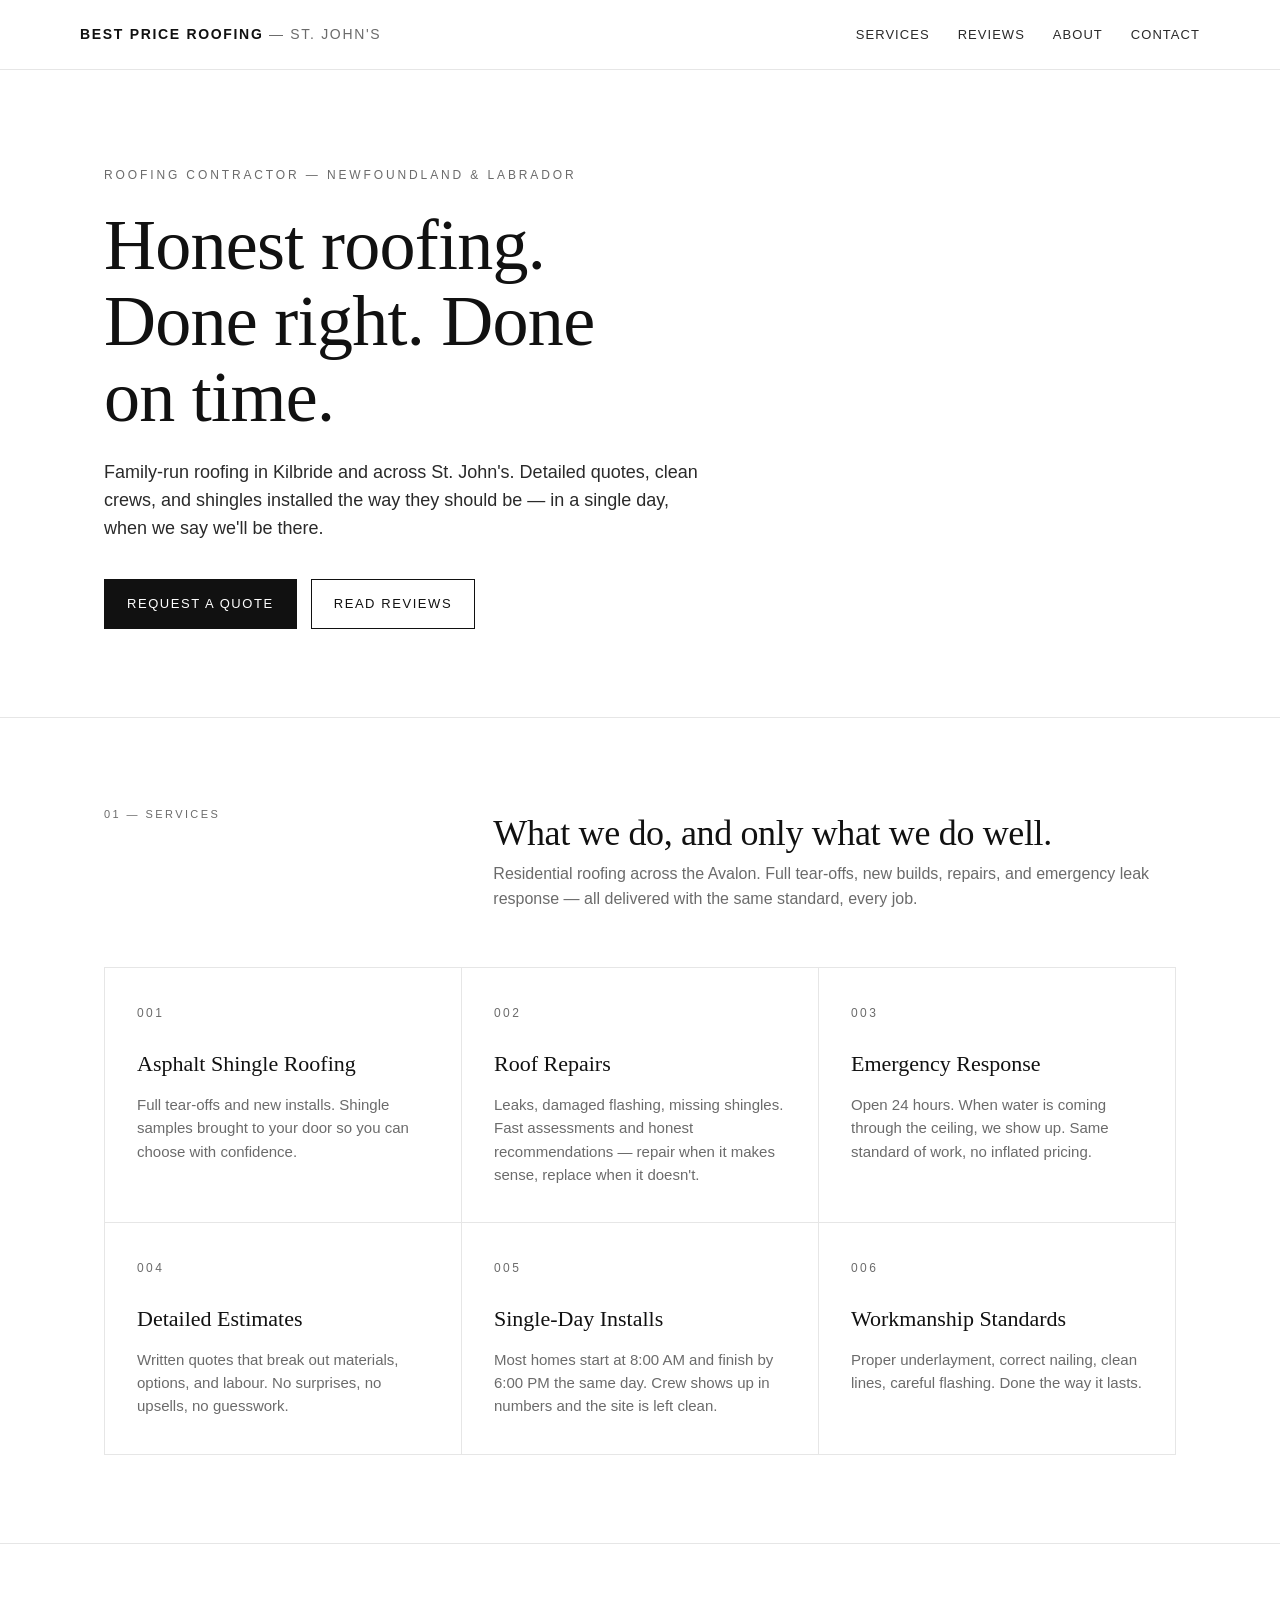
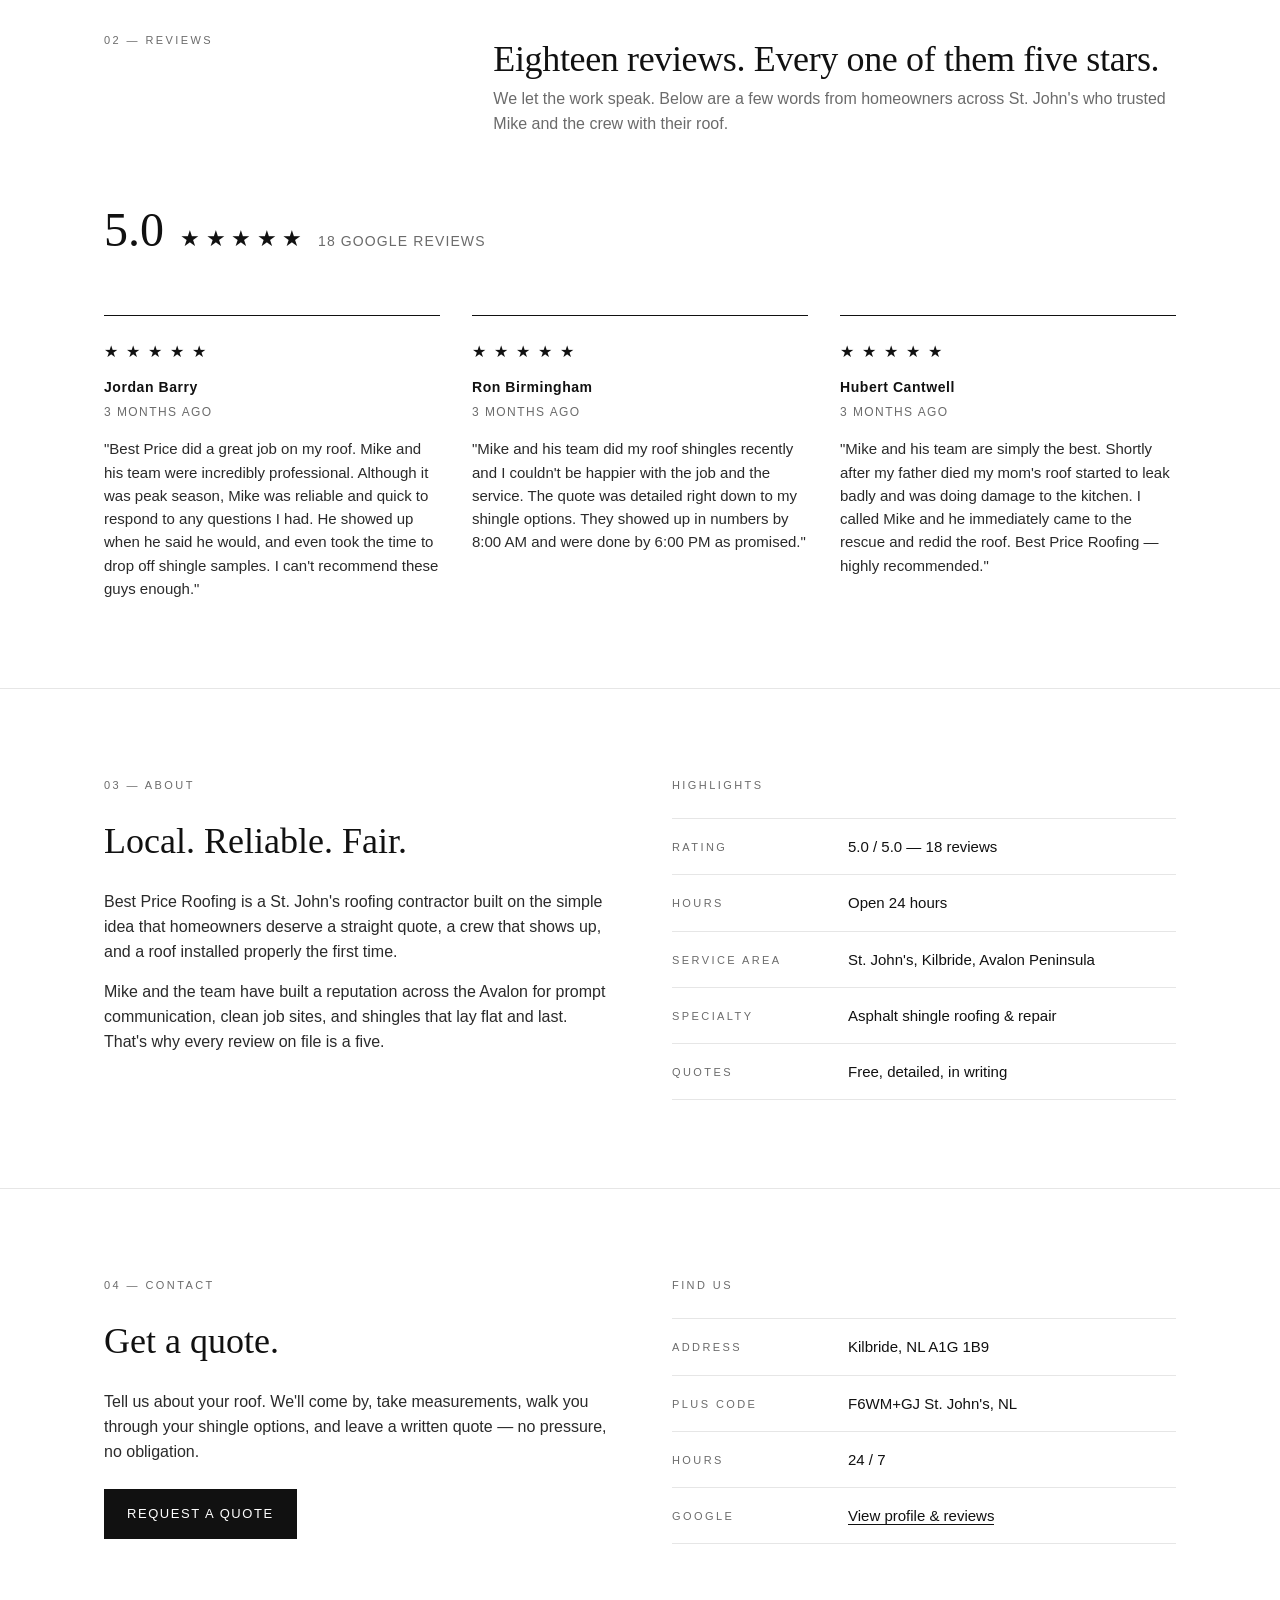
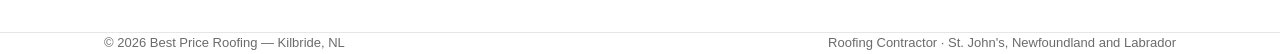
==== best-price-roofing.html @ 0440a220 "Add professional black-and-white site for Best Price Roofing" ====
<!doctype html>
<html lang="en">
<head>
<meta charset="utf-8" />
<meta name="viewport" content="width=device-width, initial-scale=1" />
<title>Best Price Roofing — St. John's, NL</title>
<meta name="description" content="Best Price Roofing — professional roofing contractor serving St. John's and the Avalon Peninsula. 5.0 stars, 18 reviews. Open 24 hours." />
<style>
  :root {
    --ink: #111;
    --ink-2: #2a2a2a;
    --muted: #6b6b6b;
    --line: #e6e6e6;
    --bg: #fafafa;
    --paper: #ffffff;
    --max: 1120px;
  }
  *, *::before, *::after { box-sizing: border-box; }
  html, body { margin: 0; padding: 0; }
  body {
    font-family: "Helvetica Neue", Helvetica, Arial, "Inter", system-ui, -apple-system, sans-serif;
    color: var(--ink);
    background: var(--paper);
    line-height: 1.55;
    -webkit-font-smoothing: antialiased;
    text-rendering: optimizeLegibility;
  }
  a { color: var(--ink); text-decoration: none; border-bottom: 1px solid var(--ink); }
  a:hover { opacity: .7; }
  img { max-width: 100%; display: block; }
  .wrap { max-width: var(--max); margin: 0 auto; padding: 0 24px; }

  /* Header */
  header {
    border-bottom: 1px solid var(--line);
    background: var(--paper);
    position: sticky; top: 0; z-index: 10;
  }
  .nav {
    display: flex; align-items: center; justify-content: space-between;
    padding: 22px 0;
  }
  .brand {
    font-weight: 700;
    letter-spacing: .12em;
    text-transform: uppercase;
    font-size: 14px;
    border: none;
  }
  .brand span { font-weight: 400; color: var(--muted); }
  nav ul { display: flex; gap: 28px; list-style: none; margin: 0; padding: 0; }
  nav a {
    font-size: 13px;
    letter-spacing: .08em;
    text-transform: uppercase;
    border: none;
    color: var(--ink-2);
  }
  nav a:hover { color: #000; opacity: 1; border-bottom: 1px solid #000; }

  /* Hero */
  .hero {
    border-bottom: 1px solid var(--line);
    padding: 96px 0 88px;
  }
  .eyebrow {
    font-size: 12px;
    letter-spacing: .24em;
    text-transform: uppercase;
    color: var(--muted);
    margin-bottom: 24px;
  }
  h1 {
    font-family: Georgia, "Times New Roman", serif;
    font-weight: 400;
    font-size: clamp(40px, 6vw, 72px);
    line-height: 1.05;
    letter-spacing: -.01em;
    margin: 0 0 24px;
    max-width: 14ch;
  }
  .lede {
    font-size: 18px;
    color: var(--ink-2);
    max-width: 60ch;
    margin: 0 0 36px;
  }
  .actions { display: flex; gap: 14px; flex-wrap: wrap; }
  .btn {
    display: inline-block;
    padding: 14px 22px;
    border: 1px solid var(--ink);
    font-size: 13px;
    letter-spacing: .12em;
    text-transform: uppercase;
    background: var(--ink);
    color: #fff;
  }
  .btn.ghost { background: transparent; color: var(--ink); }
  .btn:hover { opacity: .85; }

  /* Sections */
  section { padding: 88px 0; border-bottom: 1px solid var(--line); }
  .section-head {
    display: grid;
    grid-template-columns: 1fr 2fr;
    gap: 48px;
    margin-bottom: 56px;
  }
  .section-head h2 {
    font-family: Georgia, serif;
    font-weight: 400;
    font-size: 36px;
    margin: 0;
    letter-spacing: -.01em;
  }
  .section-head p { margin: 0; color: var(--muted); font-size: 16px; }
  .label {
    font-size: 11px;
    letter-spacing: .22em;
    text-transform: uppercase;
    color: var(--muted);
  }

  /* Services */
  .services {
    display: grid;
    grid-template-columns: repeat(3, 1fr);
    gap: 1px;
    background: var(--line);
    border: 1px solid var(--line);
  }
  .service {
    background: var(--paper);
    padding: 36px 32px;
  }
  .service h3 {
    font-family: Georgia, serif;
    font-weight: 400;
    font-size: 22px;
    margin: 24px 0 12px;
  }
  .service p { color: var(--muted); margin: 0; font-size: 15px; }
  .service .num {
    font-size: 12px;
    letter-spacing: .2em;
    color: var(--muted);
  }

  /* Reviews */
  .stars {
    display: inline-flex; gap: 4px; align-items: center;
    font-family: Georgia, serif; font-size: 22px;
  }
  .rating-row {
    display: flex; align-items: baseline; gap: 16px;
    margin-bottom: 8px;
  }
  .rating-row .score { font-family: Georgia, serif; font-size: 48px; }
  .rating-row .count { color: var(--muted); font-size: 14px; letter-spacing: .08em; text-transform: uppercase; }

  .reviews {
    display: grid;
    grid-template-columns: repeat(3, 1fr);
    gap: 32px;
  }
  .review {
    border-top: 1px solid var(--ink);
    padding-top: 24px;
  }
  .review .who {
    font-weight: 600;
    font-size: 14px;
    letter-spacing: .04em;
    margin-bottom: 4px;
  }
  .review .when {
    font-size: 12px;
    color: var(--muted);
    text-transform: uppercase;
    letter-spacing: .12em;
    margin-bottom: 16px;
  }
  .review p {
    margin: 0;
    font-size: 15px;
    color: var(--ink-2);
  }
  .review .quote-stars {
    font-family: Georgia, serif;
    font-size: 16px;
    letter-spacing: 2px;
    margin-bottom: 12px;
  }

  /* About / Contact split */
  .split {
    display: grid;
    grid-template-columns: 1fr 1fr;
    gap: 64px;
    align-items: start;
  }
  .split h2 {
    font-family: Georgia, serif;
    font-weight: 400;
    font-size: 36px;
    margin: 0 0 20px;
  }
  .split p { color: var(--ink-2); font-size: 16px; }
  .meta {
    list-style: none; padding: 0; margin: 24px 0 0;
    border-top: 1px solid var(--line);
  }
  .meta li {
    display: grid;
    grid-template-columns: 160px 1fr;
    gap: 16px;
    padding: 16px 0;
    border-bottom: 1px solid var(--line);
    font-size: 15px;
  }
  .meta li span:first-child {
    font-size: 11px;
    letter-spacing: .22em;
    text-transform: uppercase;
    color: var(--muted);
    padding-top: 4px;
  }

  /* Footer */
  footer {
    padding: 48px 0;
    color: var(--muted);
    font-size: 13px;
    display: flex;
    justify-content: space-between;
    flex-wrap: wrap;
    gap: 12px;
  }
  footer a { color: var(--muted); border-color: var(--muted); }

  /* Responsive */
  @media (max-width: 860px) {
    nav ul { display: none; }
    .section-head { grid-template-columns: 1fr; gap: 16px; margin-bottom: 40px; }
    .services { grid-template-columns: 1fr; }
    .reviews { grid-template-columns: 1fr; }
    .split { grid-template-columns: 1fr; gap: 40px; }
    .meta li { grid-template-columns: 1fr; gap: 4px; }
    section { padding: 64px 0; }
    .hero { padding: 64px 0; }
  }
</style>
</head>
<body>

<header>
  <div class="wrap nav">
    <a class="brand" href="#top">Best Price Roofing <span>— St. John's</span></a>
    <nav>
      <ul>
        <li><a href="#services">Services</a></li>
        <li><a href="#reviews">Reviews</a></li>
        <li><a href="#about">About</a></li>
        <li><a href="#contact">Contact</a></li>
      </ul>
    </nav>
  </div>
</header>

<main id="top">

  <section class="hero">
    <div class="wrap">
      <div class="eyebrow">Roofing Contractor — Newfoundland & Labrador</div>
      <h1>Honest roofing. Done right. Done on time.</h1>
      <p class="lede">Family-run roofing in Kilbride and across St. John's. Detailed quotes, clean crews, and shingles installed the way they should be — in a single day, when we say we'll be there.</p>
      <div class="actions">
        <a class="btn" href="#contact">Request a Quote</a>
        <a class="btn ghost" href="#reviews">Read Reviews</a>
      </div>
    </div>
  </section>

  <section id="services">
    <div class="wrap">
      <div class="section-head">
        <div class="label">01 — Services</div>
        <div>
          <h2>What we do, and only what we do well.</h2>
          <p>Residential roofing across the Avalon. Full tear-offs, new builds, repairs, and emergency leak response — all delivered with the same standard, every job.</p>
        </div>
      </div>
      <div class="services">
        <div class="service">
          <div class="num">001</div>
          <h3>Asphalt Shingle Roofing</h3>
          <p>Full tear-offs and new installs. Shingle samples brought to your door so you can choose with confidence.</p>
        </div>
        <div class="service">
          <div class="num">002</div>
          <h3>Roof Repairs</h3>
          <p>Leaks, damaged flashing, missing shingles. Fast assessments and honest recommendations — repair when it makes sense, replace when it doesn't.</p>
        </div>
        <div class="service">
          <div class="num">003</div>
          <h3>Emergency Response</h3>
          <p>Open 24 hours. When water is coming through the ceiling, we show up. Same standard of work, no inflated pricing.</p>
        </div>
        <div class="service">
          <div class="num">004</div>
          <h3>Detailed Estimates</h3>
          <p>Written quotes that break out materials, options, and labour. No surprises, no upsells, no guesswork.</p>
        </div>
        <div class="service">
          <div class="num">005</div>
          <h3>Single-Day Installs</h3>
          <p>Most homes start at 8:00 AM and finish by 6:00 PM the same day. Crew shows up in numbers and the site is left clean.</p>
        </div>
        <div class="service">
          <div class="num">006</div>
          <h3>Workmanship Standards</h3>
          <p>Proper underlayment, correct nailing, clean lines, careful flashing. Done the way it lasts.</p>
        </div>
      </div>
    </div>
  </section>

  <section id="reviews">
    <div class="wrap">
      <div class="section-head">
        <div class="label">02 — Reviews</div>
        <div>
          <h2>Eighteen reviews. Every one of them five stars.</h2>
          <p>We let the work speak. Below are a few words from homeowners across St. John's who trusted Mike and the crew with their roof.</p>
        </div>
      </div>

      <div class="rating-row">
        <span class="score">5.0</span>
        <span class="stars">★ ★ ★ ★ ★</span>
        <span class="count">18 Google Reviews</span>
      </div>

      <div class="reviews" style="margin-top:48px;">
        <article class="review">
          <div class="quote-stars">★ ★ ★ ★ ★</div>
          <div class="who">Jordan Barry</div>
          <div class="when">3 months ago</div>
          <p>"Best Price did a great job on my roof. Mike and his team were incredibly professional. Although it was peak season, Mike was reliable and quick to respond to any questions I had. He showed up when he said he would, and even took the time to drop off shingle samples. I can't recommend these guys enough."</p>
        </article>
        <article class="review">
          <div class="quote-stars">★ ★ ★ ★ ★</div>
          <div class="who">Ron Birmingham</div>
          <div class="when">3 months ago</div>
          <p>"Mike and his team did my roof shingles recently and I couldn't be happier with the job and the service. The quote was detailed right down to my shingle options. They showed up in numbers by 8:00 AM and were done by 6:00 PM as promised."</p>
        </article>
        <article class="review">
          <div class="quote-stars">★ ★ ★ ★ ★</div>
          <div class="who">Hubert Cantwell</div>
          <div class="when">3 months ago</div>
          <p>"Mike and his team are simply the best. Shortly after my father died my mom's roof started to leak badly and was doing damage to the kitchen. I called Mike and he immediately came to the rescue and redid the roof. Best Price Roofing — highly recommended."</p>
        </article>
      </div>
    </div>
  </section>

  <section id="about">
    <div class="wrap split">
      <div>
        <div class="label" style="margin-bottom:20px;">03 — About</div>
        <h2>Local. Reliable. Fair.</h2>
        <p>Best Price Roofing is a St. John's roofing contractor built on the simple idea that homeowners deserve a straight quote, a crew that shows up, and a roof installed properly the first time.</p>
        <p>Mike and the team have built a reputation across the Avalon for prompt communication, clean job sites, and shingles that lay flat and last. That's why every review on file is a five.</p>
      </div>
      <div>
        <div class="label" style="margin-bottom:20px;">Highlights</div>
        <ul class="meta">
          <li><span>Rating</span><span>5.0 / 5.0 — 18 reviews</span></li>
          <li><span>Hours</span><span>Open 24 hours</span></li>
          <li><span>Service Area</span><span>St. John's, Kilbride, Avalon Peninsula</span></li>
          <li><span>Specialty</span><span>Asphalt shingle roofing & repair</span></li>
          <li><span>Quotes</span><span>Free, detailed, in writing</span></li>
        </ul>
      </div>
    </div>
  </section>

  <section id="contact">
    <div class="wrap split">
      <div>
        <div class="label" style="margin-bottom:20px;">04 — Contact</div>
        <h2>Get a quote.</h2>
        <p>Tell us about your roof. We'll come by, take measurements, walk you through your shingle options, and leave a written quote — no pressure, no obligation.</p>
        <div class="actions" style="margin-top:24px;">
          <a class="btn" href="#contact">Request a Quote</a>
        </div>
      </div>
      <div>
        <div class="label" style="margin-bottom:20px;">Find Us</div>
        <ul class="meta">
          <li><span>Address</span><span>Kilbride, NL A1G 1B9</span></li>
          <li><span>Plus Code</span><span>F6WM+GJ St. John's, NL</span></li>
          <li><span>Hours</span><span>24 / 7</span></li>
          <li><span>Google</span><span><a href="#">View profile & reviews</a></span></li>
        </ul>
      </div>
    </div>
  </section>

</main>

<footer class="wrap">
  <div>© <span id="y"></span> Best Price Roofing — Kilbride, NL</div>
  <div>Roofing Contractor · St. John's, Newfoundland and Labrador</div>
</footer>

<script>document.getElementById('y').textContent = new Date().getFullYear();</script>

</body>
</html>
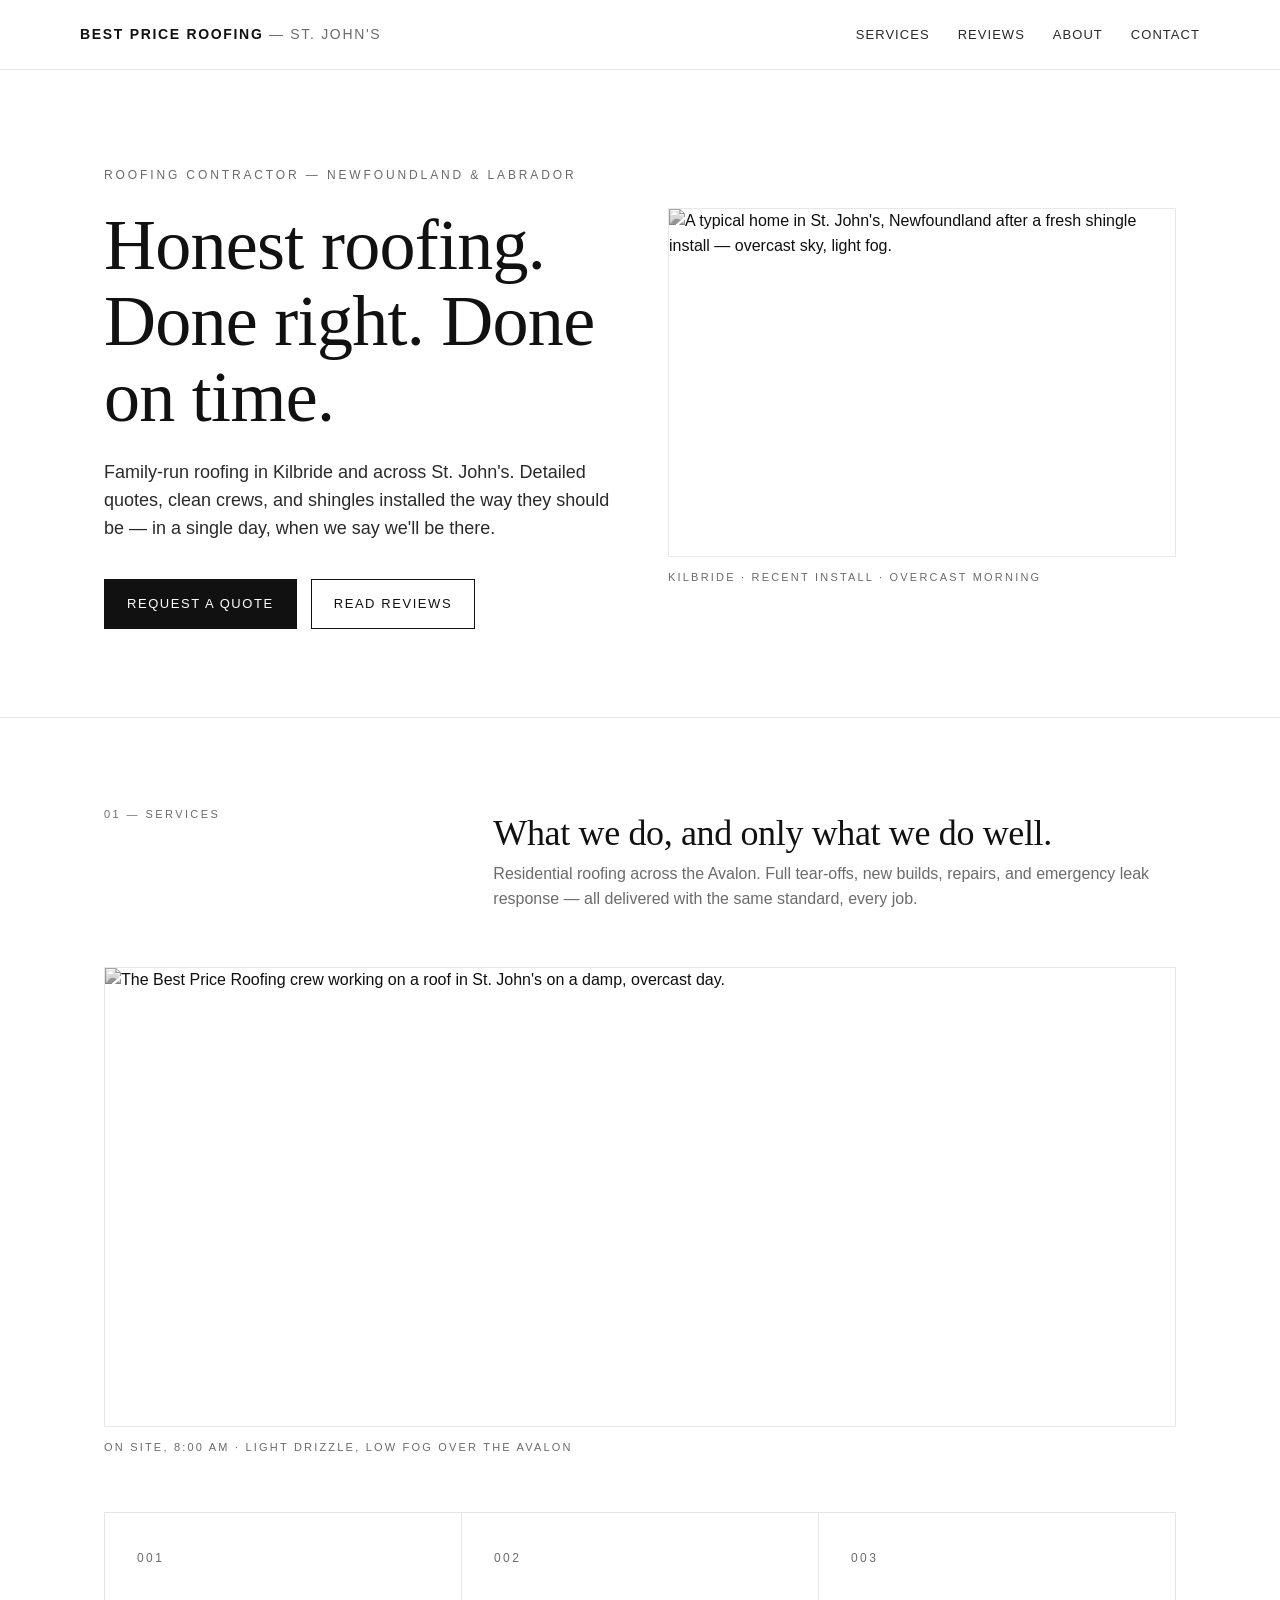
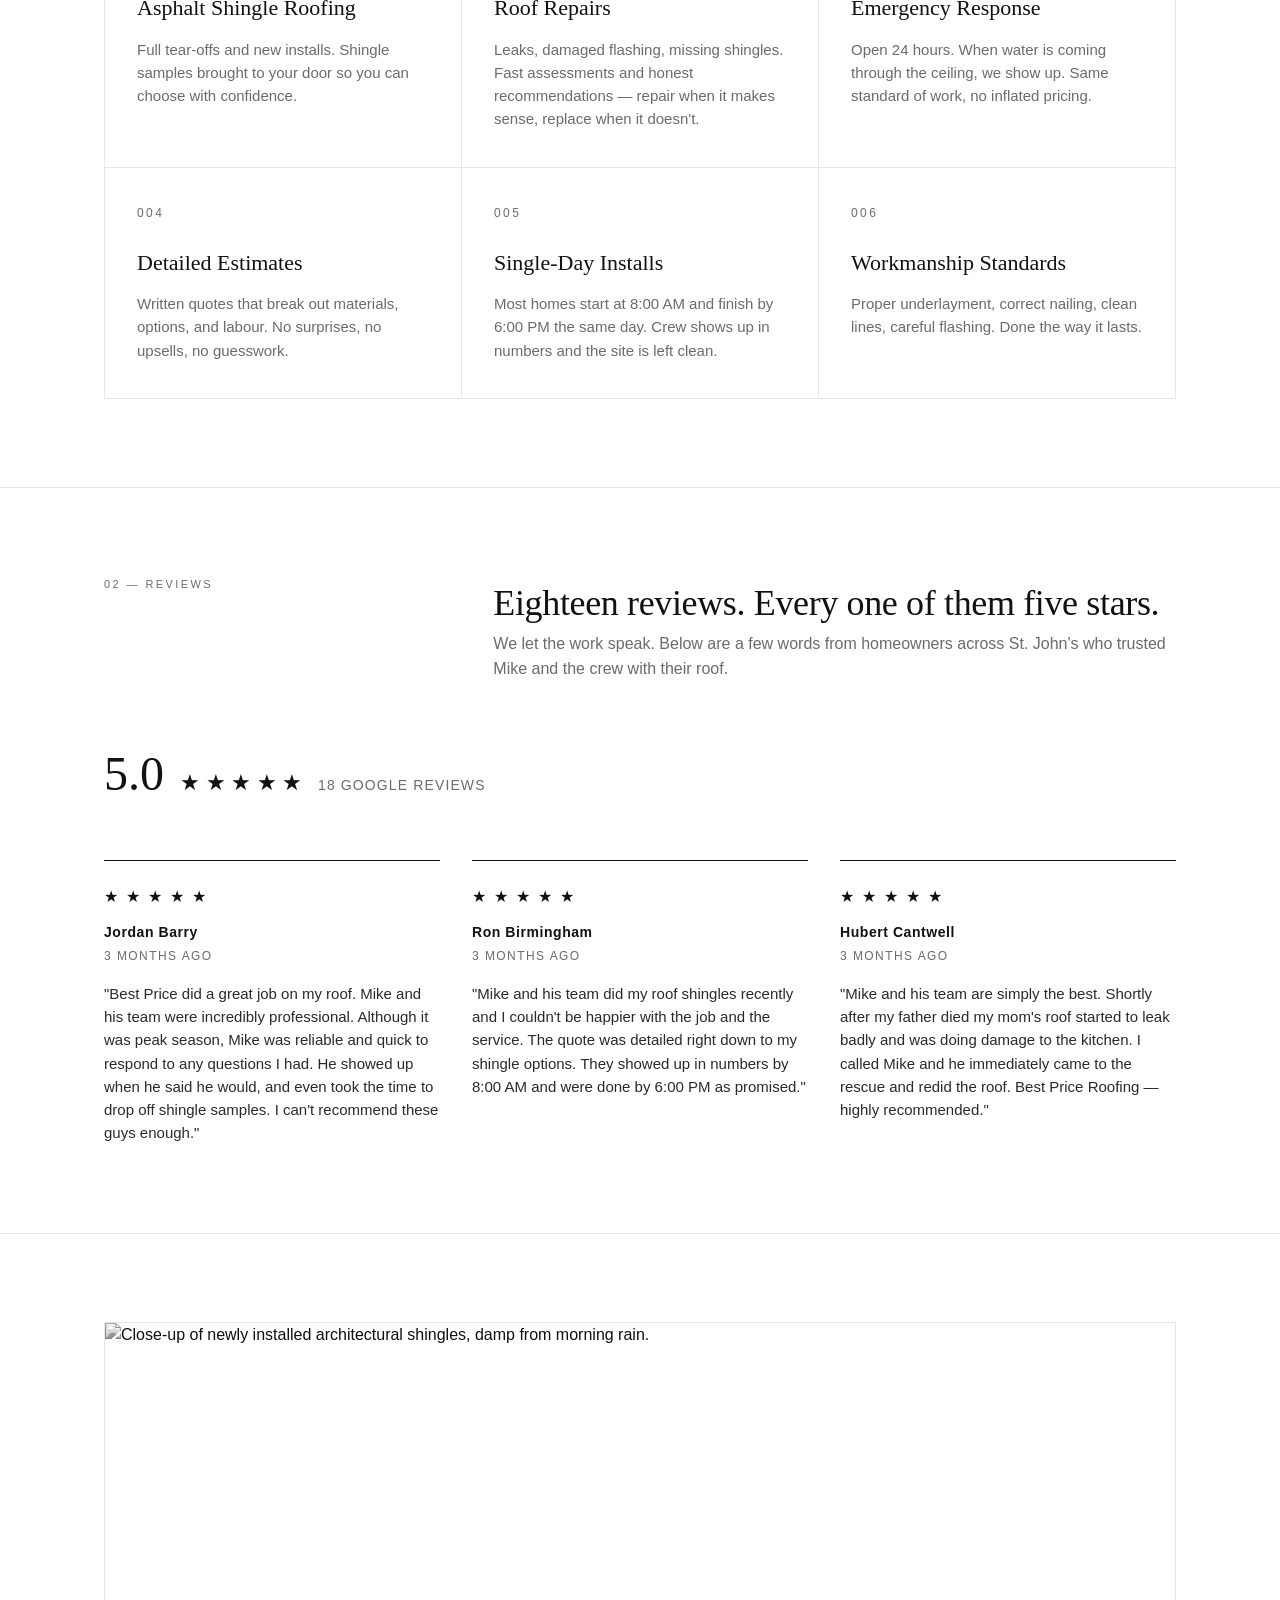
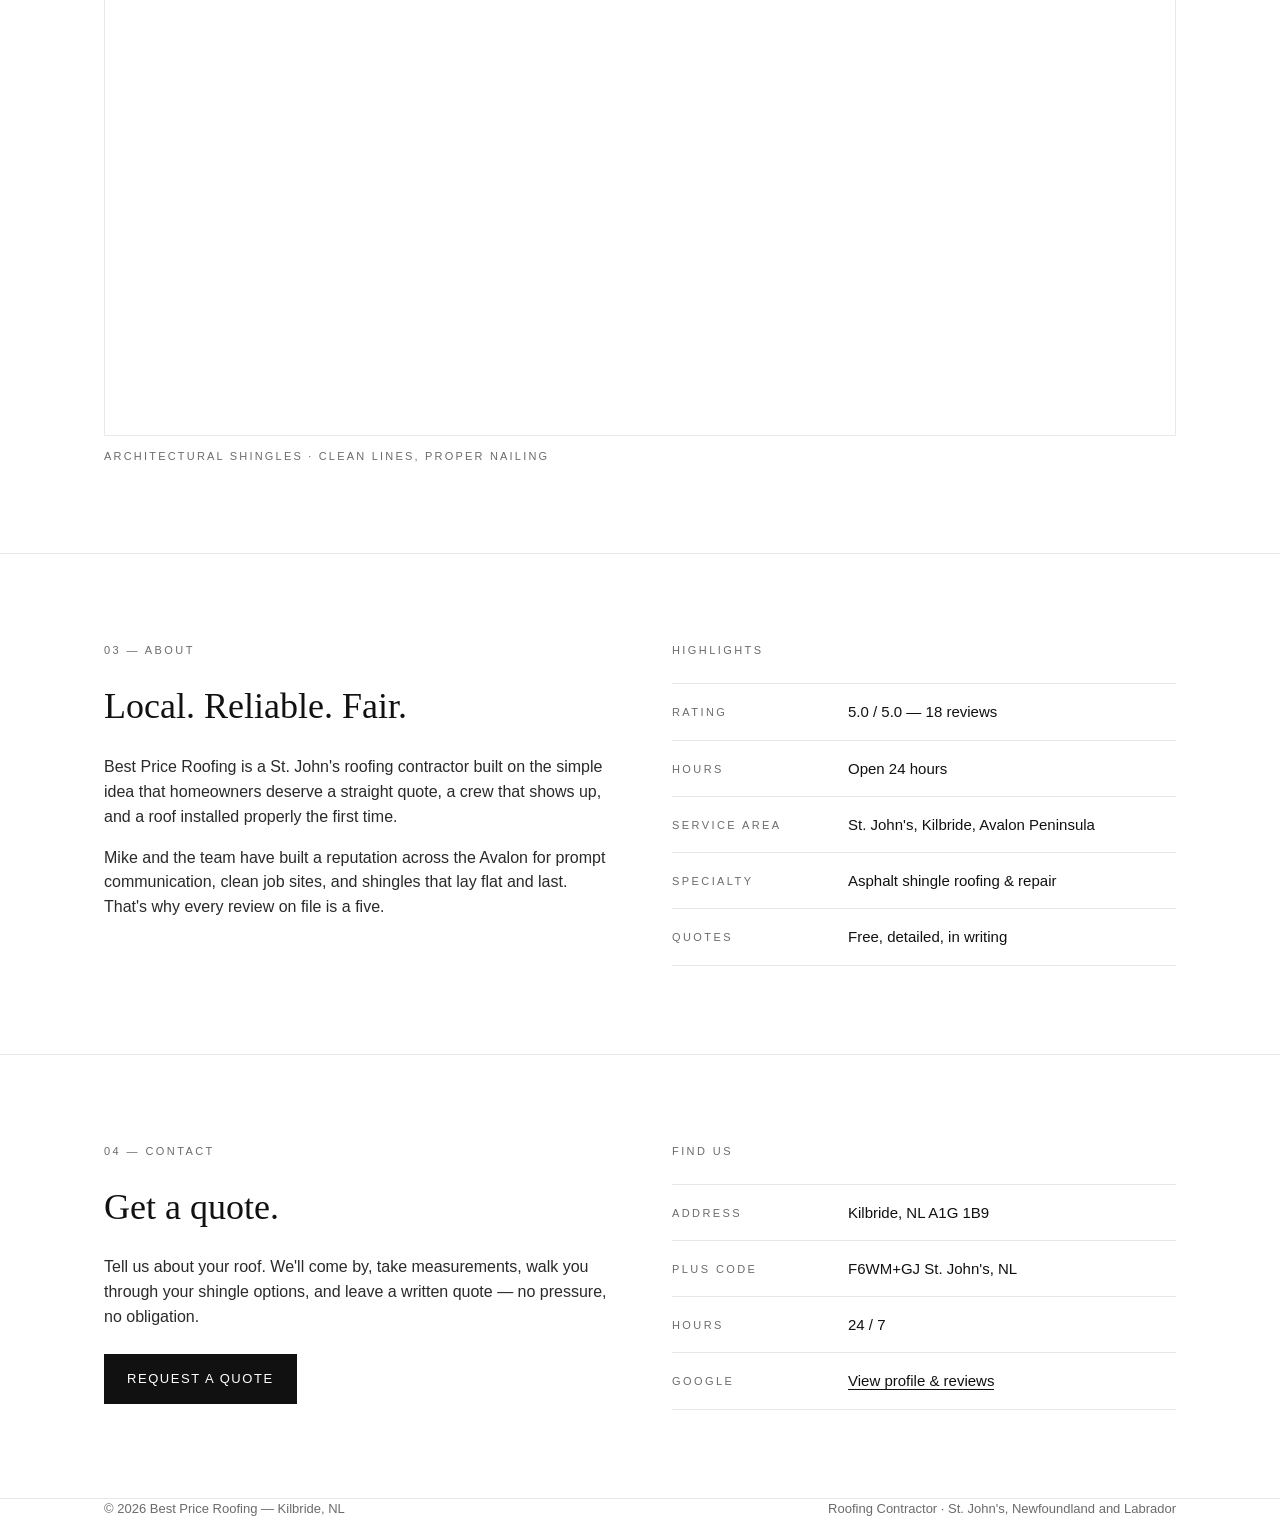
==== commit cade5ed2: "Add realistic NL photos to roofing site" ====
--- a/best-price-roofing.html
+++ b/best-price-roofing.html
@@ -63,6 +63,40 @@
     border-bottom: 1px solid var(--line);
     padding: 96px 0 88px;
   }
+  .hero-grid {
+    display: grid;
+    grid-template-columns: 1fr 1fr;
+    gap: 56px;
+    align-items: center;
+  }
+  .hero-photo {
+    width: 100%;
+    aspect-ratio: 16 / 11;
+    object-fit: cover;
+    filter: grayscale(100%) contrast(1.02);
+    border: 1px solid var(--line);
+  }
+  @media (max-width: 860px) {
+    .hero-grid { grid-template-columns: 1fr; gap: 32px; }
+  }
+
+  .feature-photo {
+    width: 100%;
+    aspect-ratio: 3 / 2;
+    object-fit: cover;
+    filter: grayscale(100%) contrast(1.02);
+    border: 1px solid var(--line);
+    display: block;
+  }
+  .photo-caption {
+    font-size: 11px;
+    letter-spacing: .2em;
+    text-transform: uppercase;
+    color: var(--muted);
+    margin-top: 12px;
+  }
+  .photo-block { margin: 56px 0; }
+  .photo-block.wide .feature-photo { aspect-ratio: 21 / 9; }
   .eyebrow {
     font-size: 12px;
     letter-spacing: .24em;
@@ -271,13 +305,19 @@
 <main id="top">
 
   <section class="hero">
-    <div class="wrap">
-      <div class="eyebrow">Roofing Contractor — Newfoundland & Labrador</div>
-      <h1>Honest roofing. Done right. Done on time.</h1>
-      <p class="lede">Family-run roofing in Kilbride and across St. John's. Detailed quotes, clean crews, and shingles installed the way they should be — in a single day, when we say we'll be there.</p>
-      <div class="actions">
-        <a class="btn" href="#contact">Request a Quote</a>
-        <a class="btn ghost" href="#reviews">Read Reviews</a>
+    <div class="wrap hero-grid">
+      <div>
+        <div class="eyebrow">Roofing Contractor — Newfoundland & Labrador</div>
+        <h1>Honest roofing. Done right. Done on time.</h1>
+        <p class="lede">Family-run roofing in Kilbride and across St. John's. Detailed quotes, clean crews, and shingles installed the way they should be — in a single day, when we say we'll be there.</p>
+        <div class="actions">
+          <a class="btn" href="#contact">Request a Quote</a>
+          <a class="btn ghost" href="#reviews">Read Reviews</a>
+        </div>
+      </div>
+      <div>
+        <img class="hero-photo" src="https://d8j0ntlcm91z4.cloudfront.net/user_3EzUgW8S7w38RCZcbjVMlR872dl/hf_20260615_011513_3cb4f8df-d9de-4761-835b-6000054be4e5.png" alt="A typical home in St. John's, Newfoundland after a fresh shingle install — overcast sky, light fog." />
+        <div class="photo-caption">Kilbride · Recent install · Overcast morning</div>
       </div>
     </div>
   </section>
@@ -290,6 +330,10 @@
           <h2>What we do, and only what we do well.</h2>
           <p>Residential roofing across the Avalon. Full tear-offs, new builds, repairs, and emergency leak response — all delivered with the same standard, every job.</p>
         </div>
+      </div>
+      <div class="photo-block wide">
+        <img class="feature-photo" src="https://d8j0ntlcm91z4.cloudfront.net/user_3EzUgW8S7w38RCZcbjVMlR872dl/hf_20260615_011514_8600eeca-e84a-4c62-9dc6-209546212bc0.png" alt="The Best Price Roofing crew working on a roof in St. John's on a damp, overcast day." />
+        <div class="photo-caption">On site, 8:00 AM · Light drizzle, low fog over the Avalon</div>
       </div>
       <div class="services">
         <div class="service">
@@ -365,6 +409,15 @@
     </div>
   </section>
 
+  <section>
+    <div class="wrap">
+      <div class="photo-block" style="margin:0;">
+        <img class="feature-photo" src="https://d8j0ntlcm91z4.cloudfront.net/user_3EzUgW8S7w38RCZcbjVMlR872dl/hf_20260615_011515_dce946fc-5a9e-427a-b233-40babc3d4f9d.png" alt="Close-up of newly installed architectural shingles, damp from morning rain." />
+        <div class="photo-caption">Architectural shingles · Clean lines, proper nailing</div>
+      </div>
+    </div>
+  </section>
+
   <section id="about">
     <div class="wrap split">
       <div>
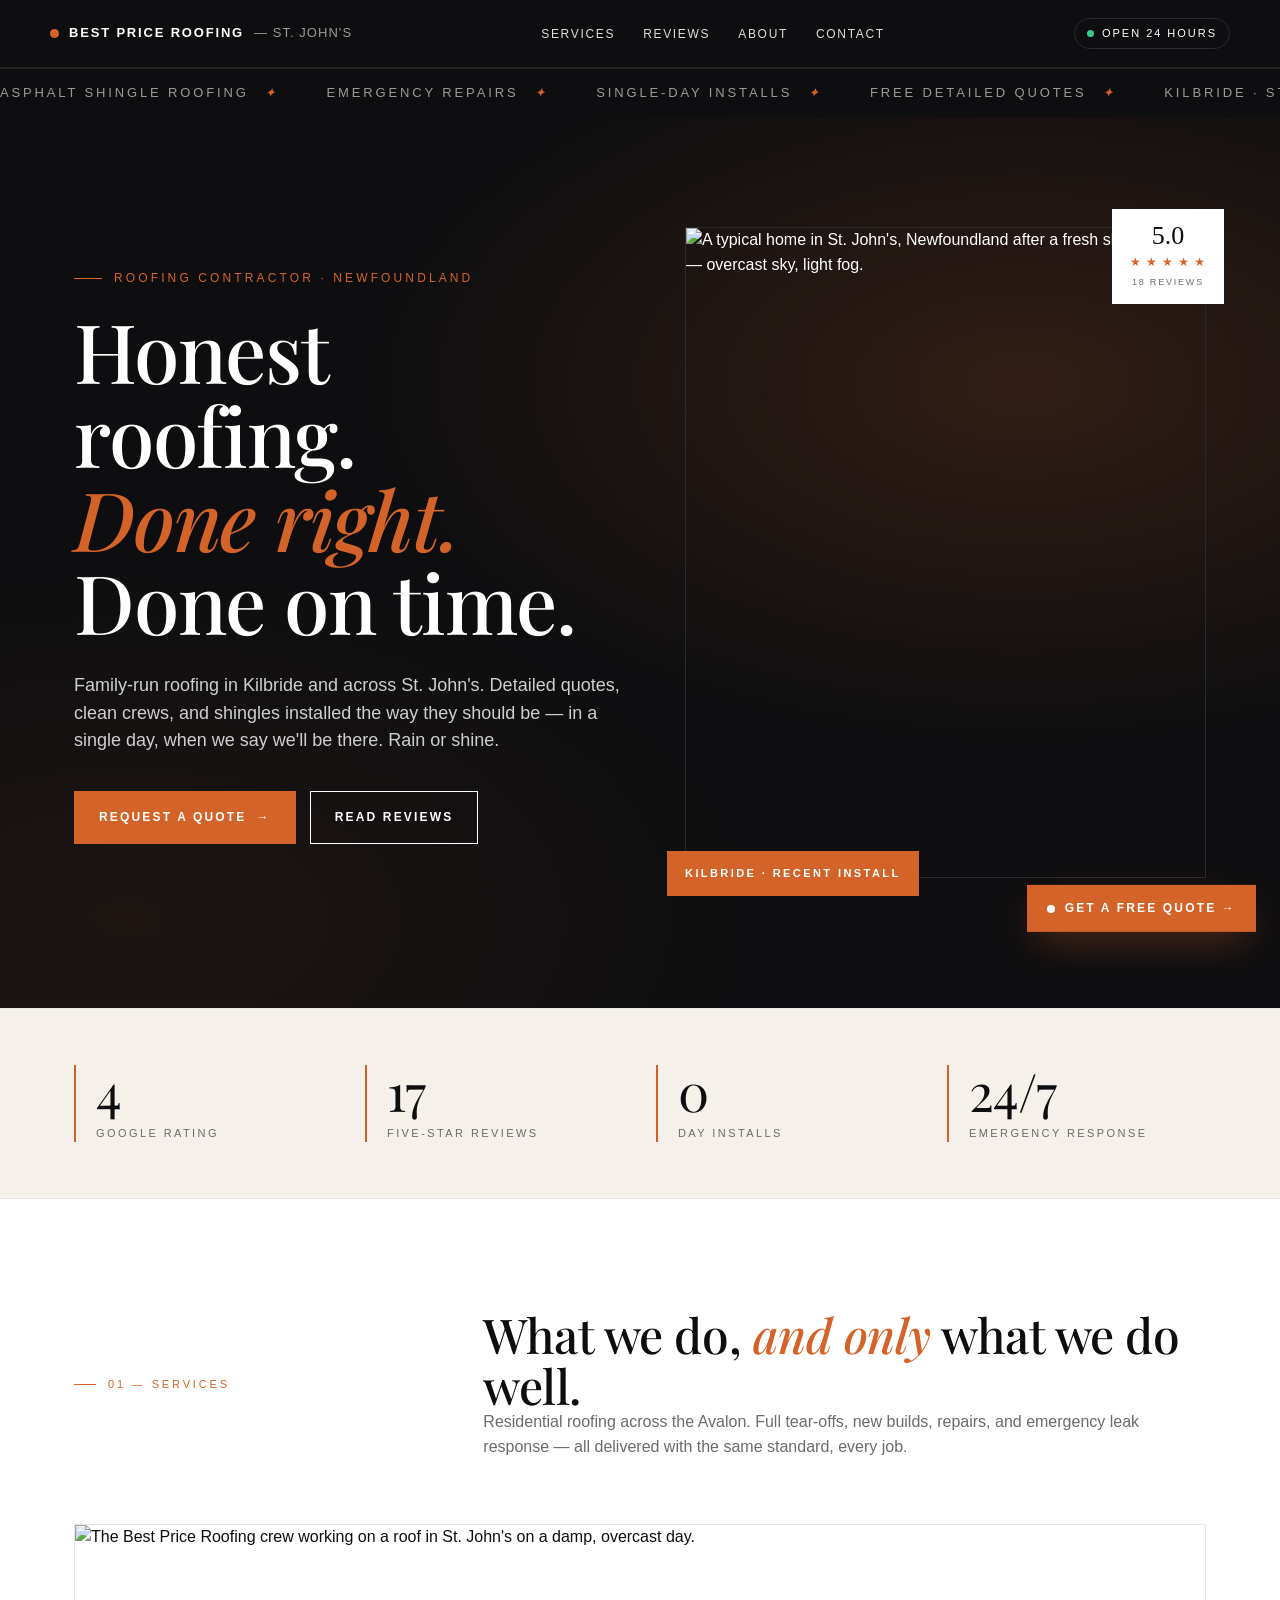
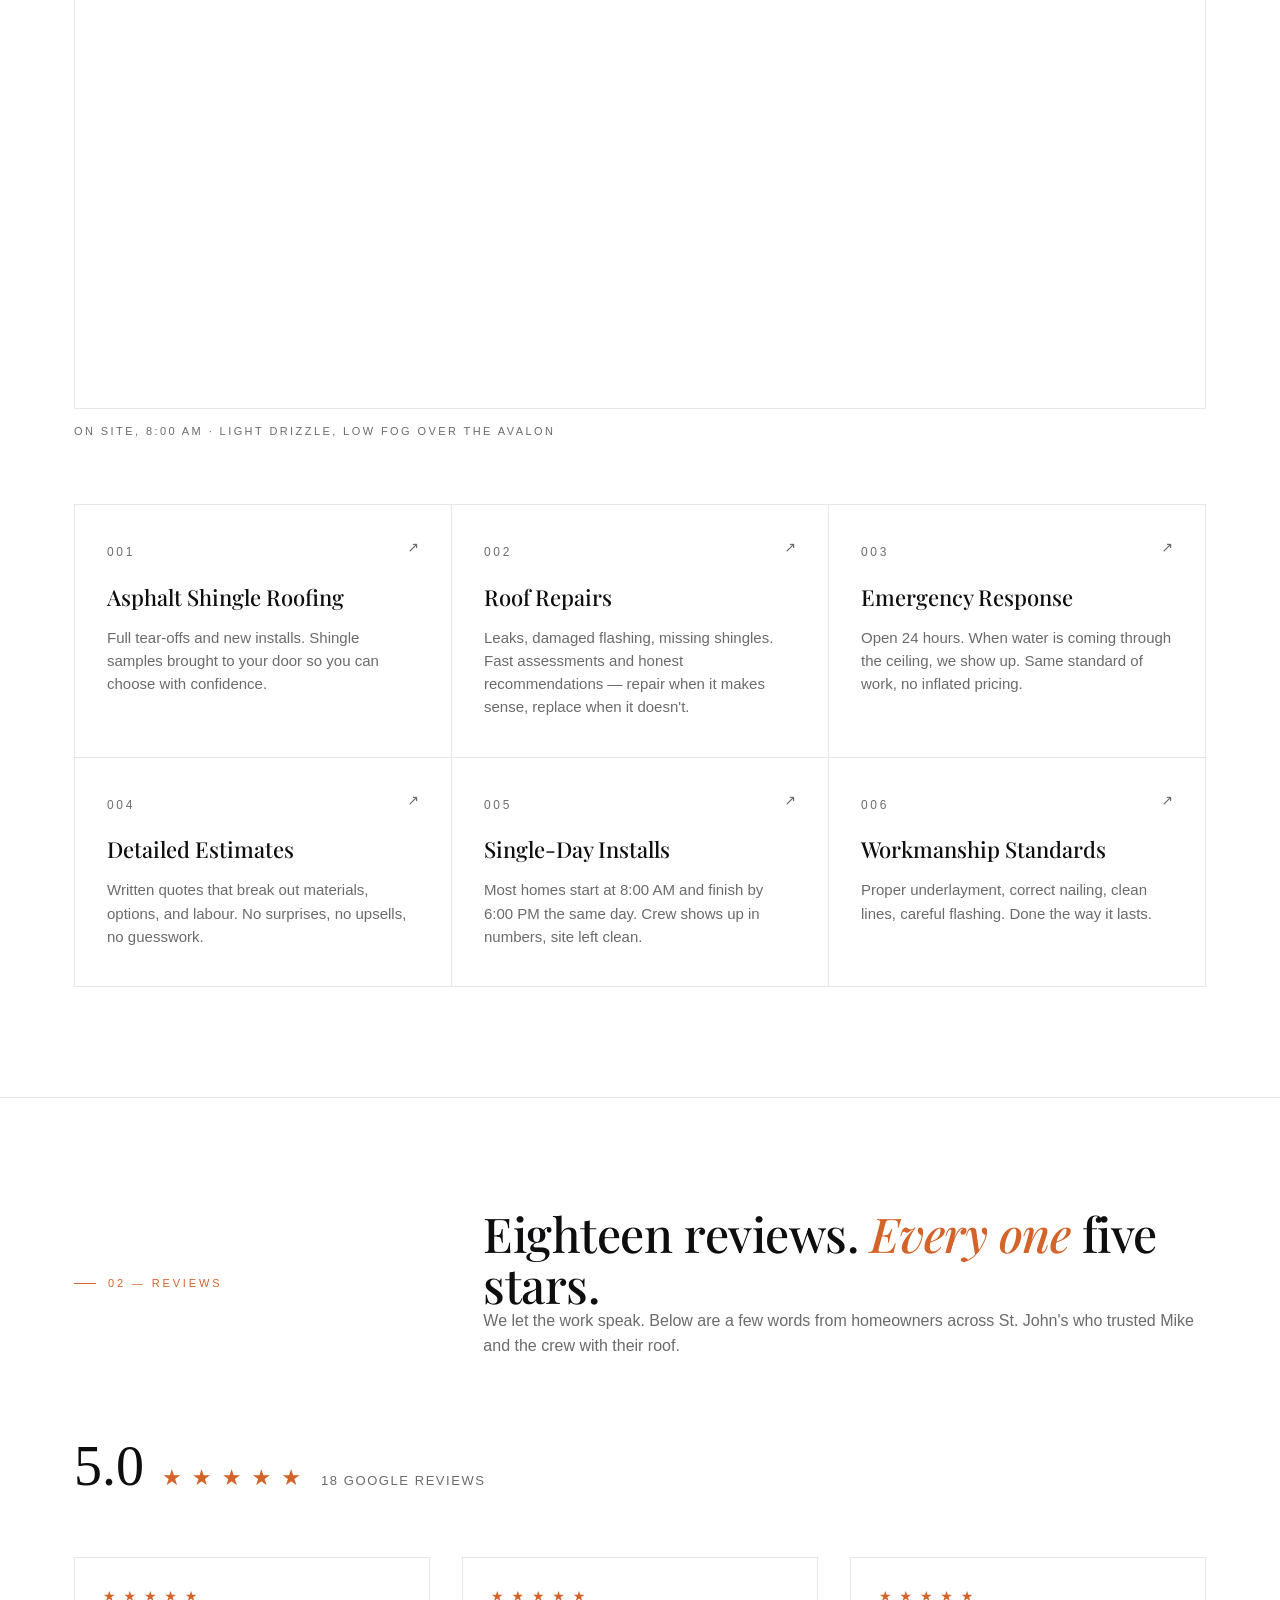
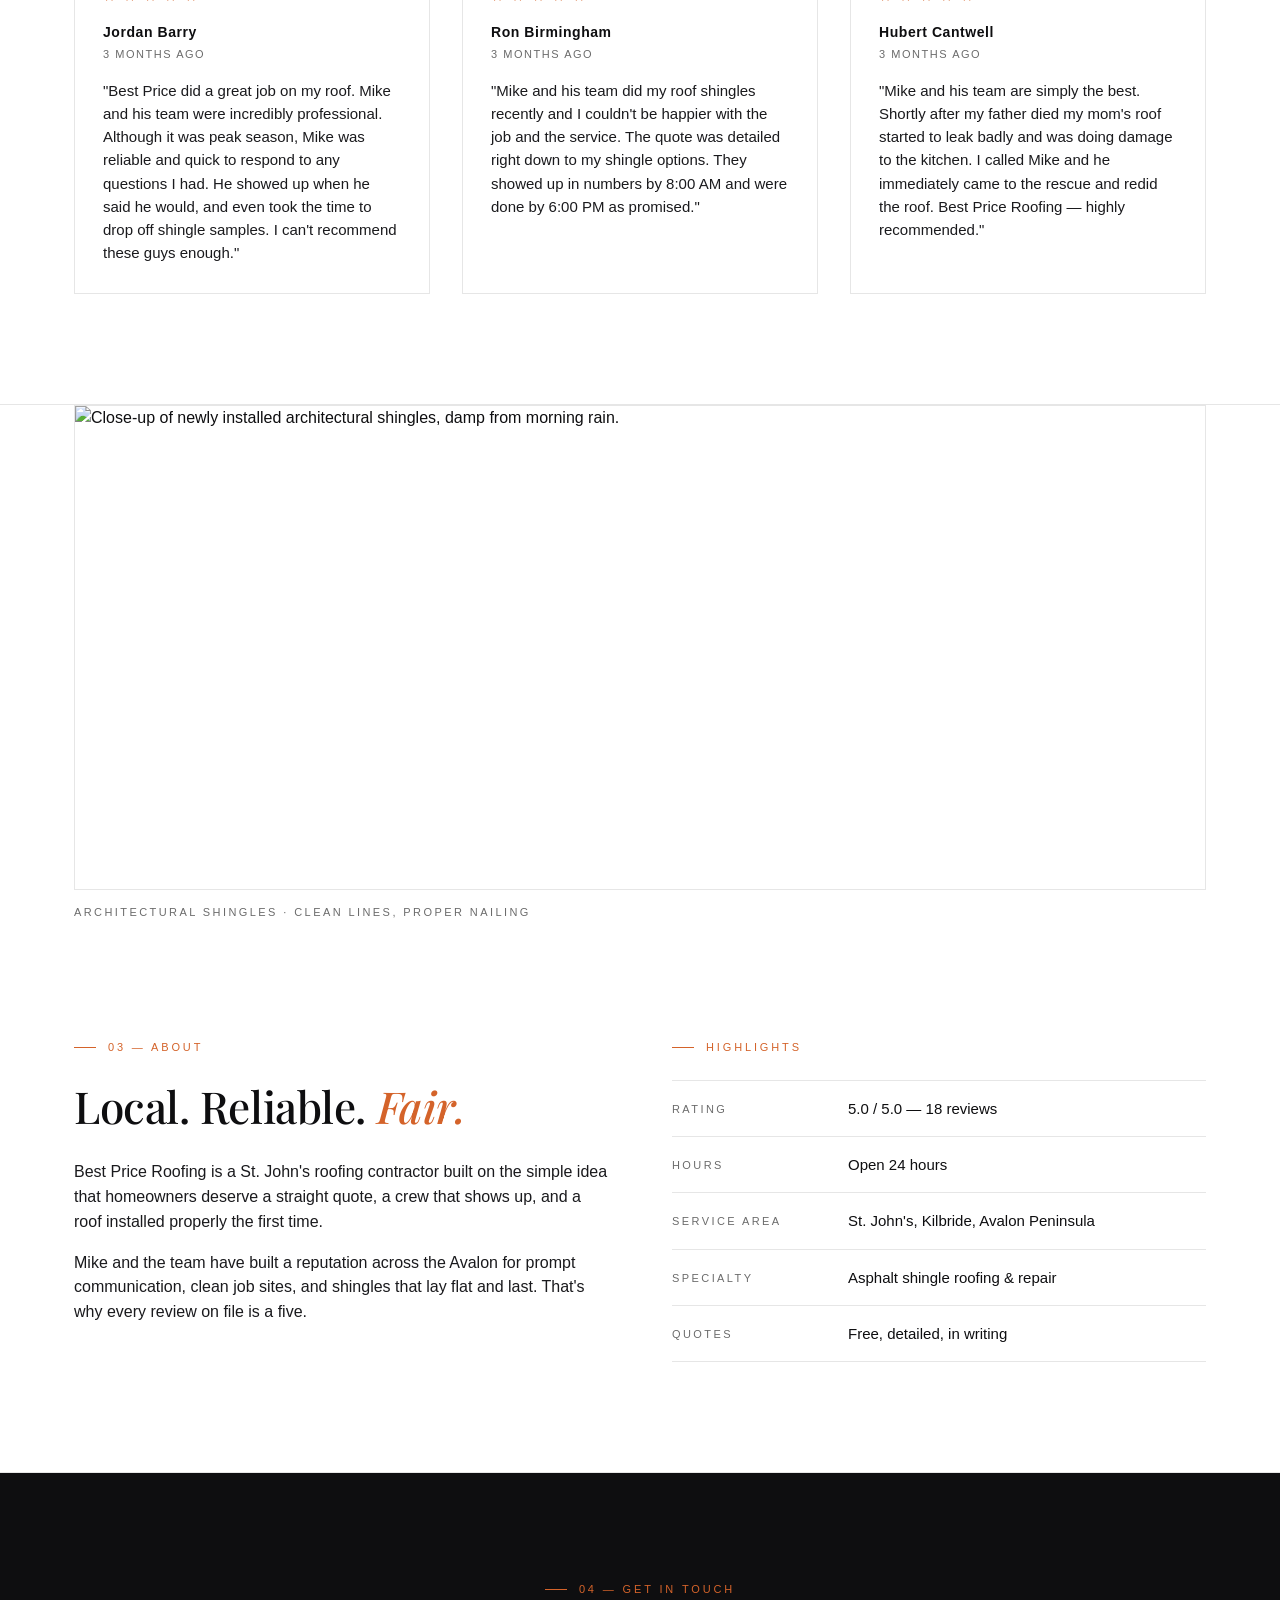
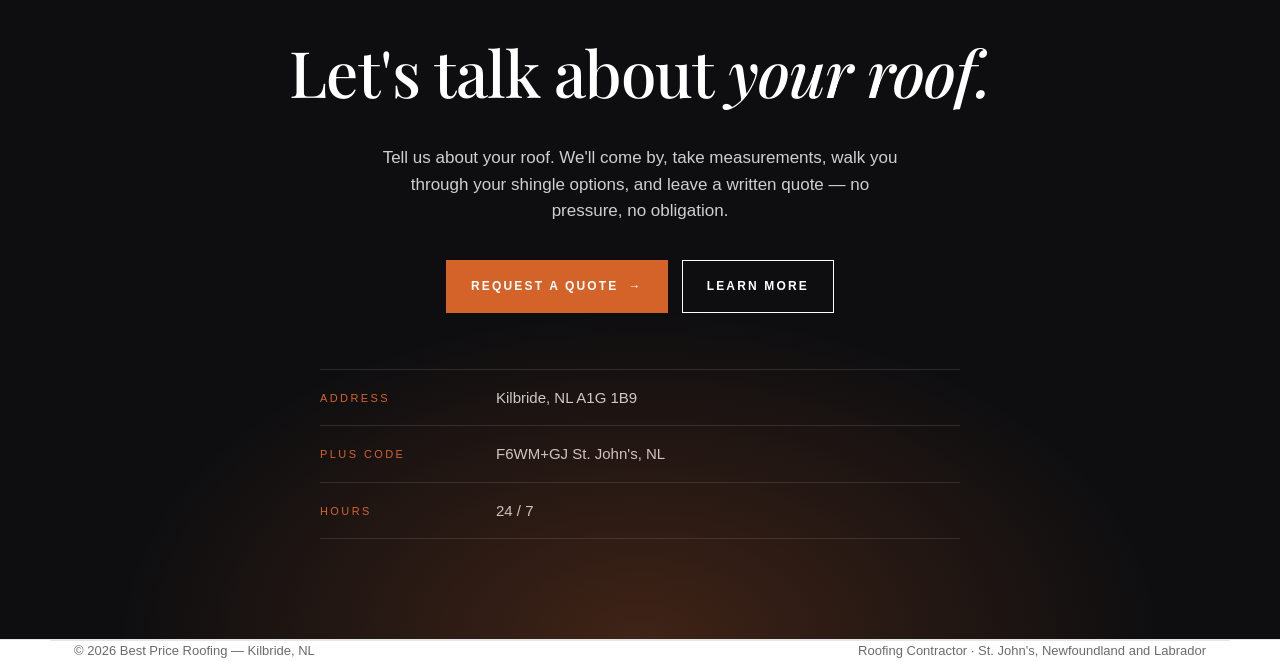
==== commit 53f5d1f1: "Add dark hero, rust accent, marquee, scroll reveals, and floating CTA" ====
--- a/best-price-roofing.html
+++ b/best-price-roofing.html
@@ -7,16 +7,19 @@
 <meta name="description" content="Best Price Roofing — professional roofing contractor serving St. John's and the Avalon Peninsula. 5.0 stars, 18 reviews. Open 24 hours." />
 <style>
   :root {
-    --ink: #111;
-    --ink-2: #2a2a2a;
+    --ink: #0e0e10;
+    --ink-2: #1a1a1d;
+    --paper: #ffffff;
+    --cream: #f5f1ea;
+    --line: #e6e6e6;
     --muted: #6b6b6b;
-    --line: #e6e6e6;
-    --bg: #fafafa;
-    --paper: #ffffff;
-    --max: 1120px;
+    --accent: #d4632a;     /* warm rust / weathered copper */
+    --accent-2: #b14a17;
+    --max: 1180px;
   }
   *, *::before, *::after { box-sizing: border-box; }
   html, body { margin: 0; padding: 0; }
+  html { scroll-behavior: smooth; }
   body {
     font-family: "Helvetica Neue", Helvetica, Arial, "Inter", system-ui, -apple-system, sans-serif;
     color: var(--ink);
@@ -24,273 +27,433 @@
     line-height: 1.55;
     -webkit-font-smoothing: antialiased;
     text-rendering: optimizeLegibility;
-  }
-  a { color: var(--ink); text-decoration: none; border-bottom: 1px solid var(--ink); }
-  a:hover { opacity: .7; }
+    overflow-x: hidden;
+  }
+  a { color: inherit; text-decoration: none; }
   img { max-width: 100%; display: block; }
   .wrap { max-width: var(--max); margin: 0 auto; padding: 0 24px; }
+  .serif { font-family: "Playfair Display", Georgia, "Times New Roman", serif; font-weight: 500; }
 
   /* Header */
   header {
-    border-bottom: 1px solid var(--line);
-    background: var(--paper);
-    position: sticky; top: 0; z-index: 10;
+    background: var(--ink);
+    color: #fff;
+    position: sticky; top: 0; z-index: 50;
+    border-bottom: 1px solid #222;
   }
   .nav {
     display: flex; align-items: center; justify-content: space-between;
-    padding: 22px 0;
+    padding: 18px 0;
   }
   .brand {
-    font-weight: 700;
-    letter-spacing: .12em;
+    font-weight: 800;
+    letter-spacing: .14em;
     text-transform: uppercase;
-    font-size: 14px;
-    border: none;
-  }
-  .brand span { font-weight: 400; color: var(--muted); }
+    font-size: 13px;
+    display: flex; align-items: center; gap: 10px;
+  }
+  .brand .dot {
+    width: 9px; height: 9px; border-radius: 50%;
+    background: var(--accent);
+    box-shadow: 0 0 0 0 rgba(212,99,42,.7);
+    animation: pulse 2s infinite;
+  }
+  @keyframes pulse {
+    0%   { box-shadow: 0 0 0 0 rgba(212,99,42,.6); }
+    70%  { box-shadow: 0 0 0 12px rgba(212,99,42,0); }
+    100% { box-shadow: 0 0 0 0 rgba(212,99,42,0); }
+  }
+  .brand span.faint { font-weight: 400; color: #9a9a9a; letter-spacing: .08em; }
   nav ul { display: flex; gap: 28px; list-style: none; margin: 0; padding: 0; }
   nav a {
-    font-size: 13px;
-    letter-spacing: .08em;
+    font-size: 12px;
+    letter-spacing: .14em;
     text-transform: uppercase;
-    border: none;
-    color: var(--ink-2);
-  }
-  nav a:hover { color: #000; opacity: 1; border-bottom: 1px solid #000; }
+    color: #ddd;
+    position: relative;
+    padding: 4px 0;
+  }
+  nav a::after {
+    content: ""; position: absolute; left: 0; bottom: 0;
+    width: 0; height: 1px; background: var(--accent);
+    transition: width .3s ease;
+  }
+  nav a:hover { color: #fff; }
+  nav a:hover::after { width: 100%; }
+  .open-pill {
+    display: inline-flex; align-items: center; gap: 8px;
+    font-size: 11px; letter-spacing: .18em; text-transform: uppercase;
+    color: #fff; border: 1px solid #2a2a2d; padding: 6px 12px; border-radius: 999px;
+  }
+  .open-pill .pdot {
+    width: 7px; height: 7px; border-radius: 50%; background: #36c98a;
+    animation: pulse-green 2s infinite;
+  }
+  @keyframes pulse-green {
+    0% { box-shadow: 0 0 0 0 rgba(54,201,138,.7); }
+    70% { box-shadow: 0 0 0 8px rgba(54,201,138,0); }
+    100% { box-shadow: 0 0 0 0 rgba(54,201,138,0); }
+  }
+
+  /* Marquee */
+  .marquee {
+    background: var(--ink);
+    color: #fff;
+    border-top: 1px solid #222;
+    overflow: hidden;
+    padding: 14px 0;
+  }
+  .marquee-track {
+    display: flex; gap: 48px;
+    width: max-content;
+    animation: scroll 38s linear infinite;
+    font-size: 13px; letter-spacing: .22em; text-transform: uppercase;
+    color: #9a9a9a;
+  }
+  .marquee-track span { display: inline-flex; align-items: center; gap: 16px; }
+  .marquee-track .sep { color: var(--accent); }
+  @keyframes scroll {
+    from { transform: translateX(0); }
+    to   { transform: translateX(-50%); }
+  }
 
   /* Hero */
   .hero {
-    border-bottom: 1px solid var(--line);
-    padding: 96px 0 88px;
+    background: var(--ink);
+    color: #fff;
+    padding: 110px 0 130px;
+    position: relative;
+    overflow: hidden;
+  }
+  .hero::before {
+    content: "";
+    position: absolute; inset: 0;
+    background:
+      radial-gradient(1100px 600px at 80% 30%, rgba(212,99,42,.18), transparent 60%),
+      radial-gradient(900px 500px at 10% 90%, rgba(212,99,42,.08), transparent 70%);
+    pointer-events: none;
   }
   .hero-grid {
-    display: grid;
-    grid-template-columns: 1fr 1fr;
-    gap: 56px;
-    align-items: center;
-  }
+    position: relative;
+    display: grid; grid-template-columns: 1.05fr 1fr;
+    gap: 64px; align-items: center;
+  }
+  .eyebrow {
+    font-size: 12px;
+    letter-spacing: .26em;
+    text-transform: uppercase;
+    color: var(--accent);
+    margin-bottom: 22px;
+    display: inline-flex; align-items: center; gap: 12px;
+  }
+  .eyebrow::before {
+    content: ""; width: 28px; height: 1px; background: var(--accent);
+  }
+  h1 {
+    font-family: "Playfair Display", Georgia, serif;
+    font-weight: 500;
+    font-size: clamp(44px, 6.4vw, 84px);
+    line-height: 1.02;
+    letter-spacing: -.015em;
+    margin: 0 0 28px;
+  }
+  h1 em {
+    font-style: italic;
+    color: var(--accent);
+  }
+  .lede {
+    font-size: 18px;
+    color: #cfcfcf;
+    max-width: 56ch;
+    margin: 0 0 36px;
+  }
+  .actions { display: flex; gap: 14px; flex-wrap: wrap; }
+  .btn {
+    display: inline-flex; align-items: center; gap: 10px;
+    padding: 16px 24px;
+    border: 1px solid var(--accent);
+    background: var(--accent);
+    color: #fff;
+    font-size: 12px;
+    letter-spacing: .18em;
+    text-transform: uppercase;
+    font-weight: 600;
+    transition: transform .2s ease, background .2s ease;
+  }
+  .btn:hover { background: var(--accent-2); transform: translateY(-1px); }
+  .btn.ghost { background: transparent; border-color: #fff; color: #fff; }
+  .btn.ghost:hover { background: #fff; color: var(--ink); }
+  .btn .arrow { transition: transform .2s ease; }
+  .btn:hover .arrow { transform: translateX(4px); }
+
+  .hero-photo-wrap { position: relative; }
   .hero-photo {
     width: 100%;
-    aspect-ratio: 16 / 11;
+    aspect-ratio: 4 / 5;
     object-fit: cover;
-    filter: grayscale(100%) contrast(1.02);
-    border: 1px solid var(--line);
-  }
-  @media (max-width: 860px) {
-    .hero-grid { grid-template-columns: 1fr; gap: 32px; }
-  }
-
-  .feature-photo {
-    width: 100%;
-    aspect-ratio: 3 / 2;
-    object-fit: cover;
-    filter: grayscale(100%) contrast(1.02);
-    border: 1px solid var(--line);
-    display: block;
-  }
-  .photo-caption {
-    font-size: 11px;
-    letter-spacing: .2em;
-    text-transform: uppercase;
-    color: var(--muted);
-    margin-top: 12px;
-  }
-  .photo-block { margin: 56px 0; }
-  .photo-block.wide .feature-photo { aspect-ratio: 21 / 9; }
-  .eyebrow {
-    font-size: 12px;
-    letter-spacing: .24em;
-    text-transform: uppercase;
-    color: var(--muted);
-    margin-bottom: 24px;
-  }
-  h1 {
-    font-family: Georgia, "Times New Roman", serif;
-    font-weight: 400;
-    font-size: clamp(40px, 6vw, 72px);
-    line-height: 1.05;
-    letter-spacing: -.01em;
-    margin: 0 0 24px;
-    max-width: 14ch;
-  }
-  .lede {
-    font-size: 18px;
-    color: var(--ink-2);
-    max-width: 60ch;
-    margin: 0 0 36px;
-  }
-  .actions { display: flex; gap: 14px; flex-wrap: wrap; }
-  .btn {
-    display: inline-block;
-    padding: 14px 22px;
-    border: 1px solid var(--ink);
-    font-size: 13px;
-    letter-spacing: .12em;
-    text-transform: uppercase;
-    background: var(--ink);
+    border: 1px solid #2a2a2d;
+    transition: transform .8s ease;
+  }
+  .hero-photo:hover { transform: scale(1.02); }
+  .hero-tag {
+    position: absolute;
+    bottom: -18px; left: -18px;
+    background: var(--accent);
     color: #fff;
-  }
-  .btn.ghost { background: transparent; color: var(--ink); }
-  .btn:hover { opacity: .85; }
+    padding: 14px 18px;
+    font-size: 11px; letter-spacing: .22em; text-transform: uppercase;
+    font-weight: 600;
+  }
+  .hero-rating {
+    position: absolute;
+    top: -18px; right: -18px;
+    background: #fff;
+    color: var(--ink);
+    padding: 14px 18px;
+    text-align: center;
+  }
+  .hero-rating .num { font-family: Georgia, serif; font-size: 26px; line-height: 1; }
+  .hero-rating .stars { color: var(--accent); letter-spacing: 1px; font-size: 12px; margin-top: 4px; }
+  .hero-rating .label-sm { font-size: 9px; letter-spacing: .2em; text-transform: uppercase; color: var(--muted); margin-top: 4px; }
 
   /* Sections */
-  section { padding: 88px 0; border-bottom: 1px solid var(--line); }
+  section { padding: 110px 0; border-bottom: 1px solid var(--line); }
   .section-head {
-    display: grid;
-    grid-template-columns: 1fr 2fr;
-    gap: 48px;
-    margin-bottom: 56px;
+    display: grid; grid-template-columns: 1fr 2fr;
+    gap: 48px; margin-bottom: 64px;
   }
   .section-head h2 {
-    font-family: Georgia, serif;
-    font-weight: 400;
-    font-size: 36px;
+    font-family: "Playfair Display", Georgia, serif;
+    font-weight: 500;
+    font-size: clamp(32px, 4vw, 48px);
     margin: 0;
     letter-spacing: -.01em;
-  }
+    line-height: 1.05;
+  }
+  .section-head h2 em { font-style: italic; color: var(--accent); }
   .section-head p { margin: 0; color: var(--muted); font-size: 16px; }
   .label {
     font-size: 11px;
-    letter-spacing: .22em;
+    letter-spacing: .26em;
     text-transform: uppercase;
-    color: var(--muted);
-  }
+    color: var(--accent);
+    display: inline-flex; align-items: center; gap: 12px;
+  }
+  .label::before { content: ""; width: 22px; height: 1px; background: var(--accent); }
 
   /* Services */
   .services {
-    display: grid;
-    grid-template-columns: repeat(3, 1fr);
-    gap: 1px;
-    background: var(--line);
+    display: grid; grid-template-columns: repeat(3, 1fr);
+    gap: 1px; background: var(--line);
     border: 1px solid var(--line);
   }
   .service {
     background: var(--paper);
-    padding: 36px 32px;
-  }
+    padding: 38px 32px;
+    transition: background .3s ease, color .3s ease, transform .3s ease;
+    cursor: default;
+    position: relative;
+  }
+  .service:hover { background: var(--ink); color: #fff; }
+  .service:hover .num,
+  .service:hover p { color: #b0b0b0; }
+  .service:hover .arrow-corner { color: var(--accent); transform: translate(4px, -4px); }
   .service h3 {
-    font-family: Georgia, serif;
-    font-weight: 400;
+    font-family: "Playfair Display", Georgia, serif;
+    font-weight: 500;
     font-size: 22px;
-    margin: 24px 0 12px;
-  }
-  .service p { color: var(--muted); margin: 0; font-size: 15px; }
+    margin: 18px 0 12px;
+  }
+  .service p { color: var(--muted); margin: 0; font-size: 15px; transition: color .3s ease; }
   .service .num {
-    font-size: 12px;
-    letter-spacing: .2em;
+    font-size: 12px; letter-spacing: .22em; color: var(--muted);
+    transition: color .3s ease;
+  }
+  .arrow-corner {
+    position: absolute; top: 32px; right: 32px;
+    font-size: 14px; color: var(--muted);
+    transition: color .3s ease, transform .3s ease;
+  }
+
+  /* Photo blocks */
+  .feature-photo {
+    width: 100%; aspect-ratio: 21/9;
+    object-fit: cover;
+    border: 1px solid var(--line);
+    display: block;
+  }
+  .photo-caption {
+    font-size: 11px; letter-spacing: .22em; text-transform: uppercase;
+    color: var(--muted); margin-top: 14px;
+  }
+  .photo-block { margin: 64px 0; }
+
+  /* Stats strip */
+  .stats {
+    background: var(--cream);
+    padding: 56px 0;
+    border-bottom: 1px solid var(--line);
+  }
+  .stats-grid {
+    display: grid; grid-template-columns: repeat(4, 1fr); gap: 32px;
+  }
+  .stat {
+    border-left: 2px solid var(--accent);
+    padding-left: 20px;
+  }
+  .stat .n {
+    font-family: "Playfair Display", Georgia, serif;
+    font-size: 52px; line-height: 1; letter-spacing: -.02em;
+  }
+  .stat .t {
+    margin-top: 8px;
+    font-size: 11px; letter-spacing: .22em; text-transform: uppercase;
     color: var(--muted);
   }
 
   /* Reviews */
-  .stars {
-    display: inline-flex; gap: 4px; align-items: center;
-    font-family: Georgia, serif; font-size: 22px;
-  }
   .rating-row {
-    display: flex; align-items: baseline; gap: 16px;
+    display: flex; align-items: baseline; gap: 18px;
     margin-bottom: 8px;
   }
-  .rating-row .score { font-family: Georgia, serif; font-size: 48px; }
-  .rating-row .count { color: var(--muted); font-size: 14px; letter-spacing: .08em; text-transform: uppercase; }
-
-  .reviews {
-    display: grid;
-    grid-template-columns: repeat(3, 1fr);
-    gap: 32px;
-  }
+  .rating-row .score { font-family: Georgia, serif; font-size: 56px; }
+  .rating-row .stars { color: var(--accent); font-size: 22px; letter-spacing: 2px; }
+  .rating-row .count { color: var(--muted); font-size: 13px; letter-spacing: .12em; text-transform: uppercase; }
+
+  .reviews { display: grid; grid-template-columns: repeat(3, 1fr); gap: 32px; }
   .review {
-    border-top: 1px solid var(--ink);
-    padding-top: 24px;
-  }
-  .review .who {
-    font-weight: 600;
-    font-size: 14px;
-    letter-spacing: .04em;
-    margin-bottom: 4px;
-  }
+    border: 1px solid var(--line);
+    padding: 28px;
+    background: #fff;
+    transition: transform .3s ease, box-shadow .3s ease, border-color .3s ease;
+  }
+  .review:hover {
+    transform: translateY(-4px);
+    box-shadow: 0 18px 40px -22px rgba(0,0,0,.25);
+    border-color: var(--accent);
+  }
+  .review .quote-stars { color: var(--accent); letter-spacing: 2px; font-size: 14px; margin-bottom: 14px; }
+  .review .who { font-weight: 700; font-size: 14px; letter-spacing: .04em; margin-bottom: 2px; }
   .review .when {
-    font-size: 12px;
-    color: var(--muted);
-    text-transform: uppercase;
-    letter-spacing: .12em;
-    margin-bottom: 16px;
-  }
-  .review p {
-    margin: 0;
-    font-size: 15px;
-    color: var(--ink-2);
-  }
-  .review .quote-stars {
-    font-family: Georgia, serif;
-    font-size: 16px;
-    letter-spacing: 2px;
-    margin-bottom: 12px;
-  }
-
-  /* About / Contact split */
-  .split {
-    display: grid;
-    grid-template-columns: 1fr 1fr;
-    gap: 64px;
-    align-items: start;
-  }
+    font-size: 11px; color: var(--muted);
+    text-transform: uppercase; letter-spacing: .14em; margin-bottom: 16px;
+  }
+  .review p { margin: 0; font-size: 15px; color: var(--ink-2); }
+
+  /* Split (about / contact) */
+  .split { display: grid; grid-template-columns: 1fr 1fr; gap: 64px; align-items: start; }
   .split h2 {
-    font-family: Georgia, serif;
-    font-weight: 400;
-    font-size: 36px;
-    margin: 0 0 20px;
-  }
+    font-family: "Playfair Display", Georgia, serif;
+    font-weight: 500;
+    font-size: clamp(32px, 4vw, 44px);
+    margin: 16px 0 20px;
+    letter-spacing: -.01em;
+  }
+  .split h2 em { font-style: italic; color: var(--accent); }
   .split p { color: var(--ink-2); font-size: 16px; }
-  .meta {
-    list-style: none; padding: 0; margin: 24px 0 0;
-    border-top: 1px solid var(--line);
-  }
+  .meta { list-style: none; padding: 0; margin: 24px 0 0; border-top: 1px solid var(--line); }
   .meta li {
-    display: grid;
-    grid-template-columns: 160px 1fr;
-    gap: 16px;
-    padding: 16px 0;
-    border-bottom: 1px solid var(--line);
-    font-size: 15px;
+    display: grid; grid-template-columns: 160px 1fr; gap: 16px;
+    padding: 16px 0; border-bottom: 1px solid var(--line); font-size: 15px;
   }
   .meta li span:first-child {
-    font-size: 11px;
-    letter-spacing: .22em;
-    text-transform: uppercase;
-    color: var(--muted);
-    padding-top: 4px;
-  }
+    font-size: 11px; letter-spacing: .22em; text-transform: uppercase;
+    color: var(--muted); padding-top: 4px;
+  }
+  .meta a { color: var(--accent); border-bottom: 1px solid var(--accent); }
+
+  /* CTA */
+  .cta {
+    background: var(--ink);
+    color: #fff;
+    padding: 100px 0;
+    text-align: center;
+    position: relative;
+    overflow: hidden;
+  }
+  .cta::before {
+    content: ""; position: absolute; inset: 0;
+    background: radial-gradient(800px 500px at 50% 100%, rgba(212,99,42,.25), transparent 65%);
+    pointer-events: none;
+  }
+  .cta h2 {
+    font-family: "Playfair Display", Georgia, serif;
+    font-weight: 500;
+    font-size: clamp(36px, 5.5vw, 64px);
+    margin: 0 0 24px;
+    letter-spacing: -.015em;
+    position: relative;
+  }
+  .cta p {
+    color: #cfcfcf; font-size: 17px; max-width: 56ch; margin: 0 auto 36px;
+    position: relative;
+  }
+  .cta .actions { position: relative; justify-content: center; }
 
   /* Footer */
   footer {
-    padding: 48px 0;
+    padding: 36px 0;
     color: var(--muted);
     font-size: 13px;
-    display: flex;
-    justify-content: space-between;
-    flex-wrap: wrap;
-    gap: 12px;
-  }
-  footer a { color: var(--muted); border-color: var(--muted); }
+    display: flex; justify-content: space-between; flex-wrap: wrap; gap: 12px;
+    background: #fff;
+    border-top: 1px solid var(--line);
+  }
+  footer a { color: var(--accent); }
+
+  /* Scroll reveal */
+  .reveal { opacity: 0; transform: translateY(24px); transition: opacity .8s ease, transform .8s ease; }
+  .reveal.in { opacity: 1; transform: none; }
+
+  /* Floating CTA */
+  .float-cta {
+    position: fixed; bottom: 24px; right: 24px; z-index: 60;
+    background: var(--accent); color: #fff;
+    padding: 14px 20px;
+    font-size: 12px; letter-spacing: .18em; text-transform: uppercase; font-weight: 700;
+    box-shadow: 0 14px 40px -10px rgba(212,99,42,.45);
+    transform: translateY(120%);
+    transition: transform .4s ease;
+    display: inline-flex; align-items: center; gap: 10px;
+  }
+  .float-cta.show { transform: none; }
+  .float-cta .pdot {
+    width: 8px; height: 8px; border-radius: 50%; background: #fff;
+    animation: pulse-white 2s infinite;
+  }
+  @keyframes pulse-white {
+    0% { box-shadow: 0 0 0 0 rgba(255,255,255,.7); }
+    70% { box-shadow: 0 0 0 10px rgba(255,255,255,0); }
+    100% { box-shadow: 0 0 0 0 rgba(255,255,255,0); }
+  }
 
   /* Responsive */
-  @media (max-width: 860px) {
-    nav ul { display: none; }
-    .section-head { grid-template-columns: 1fr; gap: 16px; margin-bottom: 40px; }
+  @media (max-width: 960px) {
+    .hero-grid { grid-template-columns: 1fr; gap: 48px; }
     .services { grid-template-columns: 1fr; }
     .reviews { grid-template-columns: 1fr; }
     .split { grid-template-columns: 1fr; gap: 40px; }
+    .stats-grid { grid-template-columns: repeat(2, 1fr); }
+    .section-head { grid-template-columns: 1fr; gap: 16px; margin-bottom: 40px; }
+    section { padding: 72px 0; }
+    .hero { padding: 72px 0 96px; }
+    nav ul { display: none; }
+    .open-pill { display: none; }
     .meta li { grid-template-columns: 1fr; gap: 4px; }
-    section { padding: 64px 0; }
-    .hero { padding: 64px 0; }
   }
 </style>
+<link rel="preconnect" href="https://fonts.googleapis.com">
+<link rel="preconnect" href="https://fonts.gstatic.com" crossorigin>
+<link href="https://fonts.googleapis.com/css2?family=Playfair+Display:ital,wght@0,500;0,700;1,500&display=swap" rel="stylesheet">
 </head>
 <body>
 
 <header>
   <div class="wrap nav">
-    <a class="brand" href="#top">Best Price Roofing <span>— St. John's</span></a>
+    <a class="brand" href="#top">
+      <span class="dot"></span>
+      Best Price Roofing <span class="faint">— St. John's</span>
+    </a>
     <nav>
       <ul>
         <li><a href="#services">Services</a></li>
@@ -299,70 +462,110 @@
         <li><a href="#contact">Contact</a></li>
       </ul>
     </nav>
+    <span class="open-pill"><span class="pdot"></span> Open 24 hours</span>
   </div>
 </header>
+
+<div class="marquee" aria-hidden="true">
+  <div class="marquee-track">
+    <span>Asphalt Shingle Roofing <em class="sep">✦</em></span>
+    <span>Emergency Repairs <em class="sep">✦</em></span>
+    <span>Single-Day Installs <em class="sep">✦</em></span>
+    <span>Free Detailed Quotes <em class="sep">✦</em></span>
+    <span>Kilbride · St. John's · Avalon <em class="sep">✦</em></span>
+    <span>5.0 ★ on Google <em class="sep">✦</em></span>
+    <span>Asphalt Shingle Roofing <em class="sep">✦</em></span>
+    <span>Emergency Repairs <em class="sep">✦</em></span>
+    <span>Single-Day Installs <em class="sep">✦</em></span>
+    <span>Free Detailed Quotes <em class="sep">✦</em></span>
+    <span>Kilbride · St. John's · Avalon <em class="sep">✦</em></span>
+    <span>5.0 ★ on Google <em class="sep">✦</em></span>
+  </div>
+</div>
 
 <main id="top">
 
   <section class="hero">
     <div class="wrap hero-grid">
       <div>
-        <div class="eyebrow">Roofing Contractor — Newfoundland & Labrador</div>
-        <h1>Honest roofing. Done right. Done on time.</h1>
-        <p class="lede">Family-run roofing in Kilbride and across St. John's. Detailed quotes, clean crews, and shingles installed the way they should be — in a single day, when we say we'll be there.</p>
+        <div class="eyebrow">Roofing Contractor · Newfoundland</div>
+        <h1>Honest roofing.<br/><em>Done right.</em><br/>Done on time.</h1>
+        <p class="lede">Family-run roofing in Kilbride and across St. John's. Detailed quotes, clean crews, and shingles installed the way they should be — in a single day, when we say we'll be there. Rain or shine.</p>
         <div class="actions">
-          <a class="btn" href="#contact">Request a Quote</a>
+          <a class="btn" href="#contact">Request a Quote <span class="arrow">→</span></a>
           <a class="btn ghost" href="#reviews">Read Reviews</a>
         </div>
       </div>
-      <div>
+      <div class="hero-photo-wrap reveal">
         <img class="hero-photo" src="https://d8j0ntlcm91z4.cloudfront.net/user_3EzUgW8S7w38RCZcbjVMlR872dl/hf_20260615_011513_3cb4f8df-d9de-4761-835b-6000054be4e5.png" alt="A typical home in St. John's, Newfoundland after a fresh shingle install — overcast sky, light fog." />
-        <div class="photo-caption">Kilbride · Recent install · Overcast morning</div>
+        <div class="hero-tag">Kilbride · Recent Install</div>
+        <div class="hero-rating">
+          <div class="num">5.0</div>
+          <div class="stars">★ ★ ★ ★ ★</div>
+          <div class="label-sm">18 Reviews</div>
+        </div>
       </div>
     </div>
   </section>
 
+  <div class="stats">
+    <div class="wrap stats-grid">
+      <div class="stat reveal"><div class="n" data-count="5.0">0.0</div><div class="t">Google Rating</div></div>
+      <div class="stat reveal"><div class="n" data-count="18">0</div><div class="t">Five-Star Reviews</div></div>
+      <div class="stat reveal"><div class="n" data-count="1">0</div><div class="t">Day Installs</div></div>
+      <div class="stat reveal"><div class="n">24/7</div><div class="t">Emergency Response</div></div>
+    </div>
+  </div>
+
   <section id="services">
     <div class="wrap">
-      <div class="section-head">
+      <div class="section-head reveal">
         <div class="label">01 — Services</div>
         <div>
-          <h2>What we do, and only what we do well.</h2>
+          <h2>What we do, <em>and only</em> what we do well.</h2>
           <p>Residential roofing across the Avalon. Full tear-offs, new builds, repairs, and emergency leak response — all delivered with the same standard, every job.</p>
         </div>
       </div>
-      <div class="photo-block wide">
+
+      <div class="photo-block reveal">
         <img class="feature-photo" src="https://d8j0ntlcm91z4.cloudfront.net/user_3EzUgW8S7w38RCZcbjVMlR872dl/hf_20260615_011514_8600eeca-e84a-4c62-9dc6-209546212bc0.png" alt="The Best Price Roofing crew working on a roof in St. John's on a damp, overcast day." />
         <div class="photo-caption">On site, 8:00 AM · Light drizzle, low fog over the Avalon</div>
       </div>
-      <div class="services">
+
+      <div class="services reveal">
         <div class="service">
           <div class="num">001</div>
+          <span class="arrow-corner">↗</span>
           <h3>Asphalt Shingle Roofing</h3>
           <p>Full tear-offs and new installs. Shingle samples brought to your door so you can choose with confidence.</p>
         </div>
         <div class="service">
           <div class="num">002</div>
+          <span class="arrow-corner">↗</span>
           <h3>Roof Repairs</h3>
           <p>Leaks, damaged flashing, missing shingles. Fast assessments and honest recommendations — repair when it makes sense, replace when it doesn't.</p>
         </div>
         <div class="service">
           <div class="num">003</div>
+          <span class="arrow-corner">↗</span>
           <h3>Emergency Response</h3>
           <p>Open 24 hours. When water is coming through the ceiling, we show up. Same standard of work, no inflated pricing.</p>
         </div>
         <div class="service">
           <div class="num">004</div>
+          <span class="arrow-corner">↗</span>
           <h3>Detailed Estimates</h3>
           <p>Written quotes that break out materials, options, and labour. No surprises, no upsells, no guesswork.</p>
         </div>
         <div class="service">
           <div class="num">005</div>
+          <span class="arrow-corner">↗</span>
           <h3>Single-Day Installs</h3>
-          <p>Most homes start at 8:00 AM and finish by 6:00 PM the same day. Crew shows up in numbers and the site is left clean.</p>
+          <p>Most homes start at 8:00 AM and finish by 6:00 PM the same day. Crew shows up in numbers, site left clean.</p>
         </div>
         <div class="service">
           <div class="num">006</div>
+          <span class="arrow-corner">↗</span>
           <h3>Workmanship Standards</h3>
           <p>Proper underlayment, correct nailing, clean lines, careful flashing. Done the way it lasts.</p>
         </div>
@@ -372,21 +575,21 @@
 
   <section id="reviews">
     <div class="wrap">
-      <div class="section-head">
+      <div class="section-head reveal">
         <div class="label">02 — Reviews</div>
         <div>
-          <h2>Eighteen reviews. Every one of them five stars.</h2>
+          <h2>Eighteen reviews. <em>Every one</em> five stars.</h2>
           <p>We let the work speak. Below are a few words from homeowners across St. John's who trusted Mike and the crew with their roof.</p>
         </div>
       </div>
 
-      <div class="rating-row">
+      <div class="rating-row reveal">
         <span class="score">5.0</span>
         <span class="stars">★ ★ ★ ★ ★</span>
         <span class="count">18 Google Reviews</span>
       </div>
 
-      <div class="reviews" style="margin-top:48px;">
+      <div class="reviews reveal" style="margin-top:48px;">
         <article class="review">
           <div class="quote-stars">★ ★ ★ ★ ★</div>
           <div class="who">Jordan Barry</div>
@@ -409,9 +612,9 @@
     </div>
   </section>
 
-  <section>
-    <div class="wrap">
-      <div class="photo-block" style="margin:0;">
+  <section style="padding: 0; border-bottom: none;">
+    <div class="wrap" style="padding-top: 0;">
+      <div class="photo-block reveal" style="margin: 0;">
         <img class="feature-photo" src="https://d8j0ntlcm91z4.cloudfront.net/user_3EzUgW8S7w38RCZcbjVMlR872dl/hf_20260615_011515_dce946fc-5a9e-427a-b233-40babc3d4f9d.png" alt="Close-up of newly installed architectural shingles, damp from morning rain." />
         <div class="photo-caption">Architectural shingles · Clean lines, proper nailing</div>
       </div>
@@ -420,14 +623,14 @@
 
   <section id="about">
     <div class="wrap split">
-      <div>
-        <div class="label" style="margin-bottom:20px;">03 — About</div>
-        <h2>Local. Reliable. Fair.</h2>
+      <div class="reveal">
+        <div class="label">03 — About</div>
+        <h2>Local. Reliable. <em>Fair.</em></h2>
         <p>Best Price Roofing is a St. John's roofing contractor built on the simple idea that homeowners deserve a straight quote, a crew that shows up, and a roof installed properly the first time.</p>
         <p>Mike and the team have built a reputation across the Avalon for prompt communication, clean job sites, and shingles that lay flat and last. That's why every review on file is a five.</p>
       </div>
-      <div>
-        <div class="label" style="margin-bottom:20px;">Highlights</div>
+      <div class="reveal">
+        <div class="label">Highlights</div>
         <ul class="meta">
           <li><span>Rating</span><span>5.0 / 5.0 — 18 reviews</span></li>
           <li><span>Hours</span><span>Open 24 hours</span></li>
@@ -439,25 +642,20 @@
     </div>
   </section>
 
-  <section id="contact">
-    <div class="wrap split">
-      <div>
-        <div class="label" style="margin-bottom:20px;">04 — Contact</div>
-        <h2>Get a quote.</h2>
-        <p>Tell us about your roof. We'll come by, take measurements, walk you through your shingle options, and leave a written quote — no pressure, no obligation.</p>
-        <div class="actions" style="margin-top:24px;">
-          <a class="btn" href="#contact">Request a Quote</a>
-        </div>
-      </div>
-      <div>
-        <div class="label" style="margin-bottom:20px;">Find Us</div>
-        <ul class="meta">
-          <li><span>Address</span><span>Kilbride, NL A1G 1B9</span></li>
-          <li><span>Plus Code</span><span>F6WM+GJ St. John's, NL</span></li>
-          <li><span>Hours</span><span>24 / 7</span></li>
-          <li><span>Google</span><span><a href="#">View profile & reviews</a></span></li>
-        </ul>
-      </div>
+  <section class="cta" id="contact">
+    <div class="wrap">
+      <div class="label" style="justify-content:center; color: var(--accent); display:inline-flex; margin-bottom: 24px;">04 — Get In Touch</div>
+      <h2>Let's talk about <em>your roof.</em></h2>
+      <p>Tell us about your roof. We'll come by, take measurements, walk you through your shingle options, and leave a written quote — no pressure, no obligation.</p>
+      <div class="actions">
+        <a class="btn" href="#contact">Request a Quote <span class="arrow">→</span></a>
+        <a class="btn ghost" href="#about">Learn More</a>
+      </div>
+      <ul class="meta" style="max-width: 640px; margin: 56px auto 0; text-align: left; border-top-color:#2a2a2d;">
+        <li style="border-bottom-color:#2a2a2d; color:#cfcfcf;"><span style="color:var(--accent);">Address</span><span>Kilbride, NL A1G 1B9</span></li>
+        <li style="border-bottom-color:#2a2a2d; color:#cfcfcf;"><span style="color:var(--accent);">Plus Code</span><span>F6WM+GJ St. John's, NL</span></li>
+        <li style="border-bottom-color:#2a2a2d; color:#cfcfcf;"><span style="color:var(--accent);">Hours</span><span>24 / 7</span></li>
+      </ul>
     </div>
   </section>
 
@@ -468,7 +666,52 @@
   <div>Roofing Contractor · St. John's, Newfoundland and Labrador</div>
 </footer>
 
-<script>document.getElementById('y').textContent = new Date().getFullYear();</script>
+<a class="float-cta" href="#contact"><span class="pdot"></span> Get a Free Quote →</a>
+
+<script>
+  document.getElementById('y').textContent = new Date().getFullYear();
+
+  // Scroll reveal
+  const io = new IntersectionObserver((entries) => {
+    entries.forEach(e => {
+      if (e.isIntersecting) {
+        e.target.classList.add('in');
+        io.unobserve(e.target);
+      }
+    });
+  }, { threshold: 0.15 });
+  document.querySelectorAll('.reveal').forEach(el => io.observe(el));
+
+  // Count-up stats
+  const countIO = new IntersectionObserver((entries) => {
+    entries.forEach(e => {
+      if (!e.isIntersecting) return;
+      const el = e.target;
+      const target = parseFloat(el.dataset.count);
+      const isFloat = target % 1 !== 0;
+      const dur = 1400;
+      const start = performance.now();
+      function tick(t) {
+        const p = Math.min(1, (t - start) / dur);
+        const eased = 1 - Math.pow(1 - p, 3);
+        const v = target * eased;
+        el.textContent = isFloat ? v.toFixed(1) : Math.floor(v).toString();
+        if (p < 1) requestAnimationFrame(tick);
+        else el.textContent = isFloat ? target.toFixed(1) : target.toString();
+      }
+      requestAnimationFrame(tick);
+      countIO.unobserve(el);
+    });
+  }, { threshold: 0.4 });
+  document.querySelectorAll('[data-count]').forEach(el => countIO.observe(el));
+
+  // Floating CTA after scroll past hero
+  const floatCta = document.querySelector('.float-cta');
+  window.addEventListener('scroll', () => {
+    if (window.scrollY > 700) floatCta.classList.add('show');
+    else floatCta.classList.remove('show');
+  }, { passive: true });
+</script>
 
 </body>
 </html>
